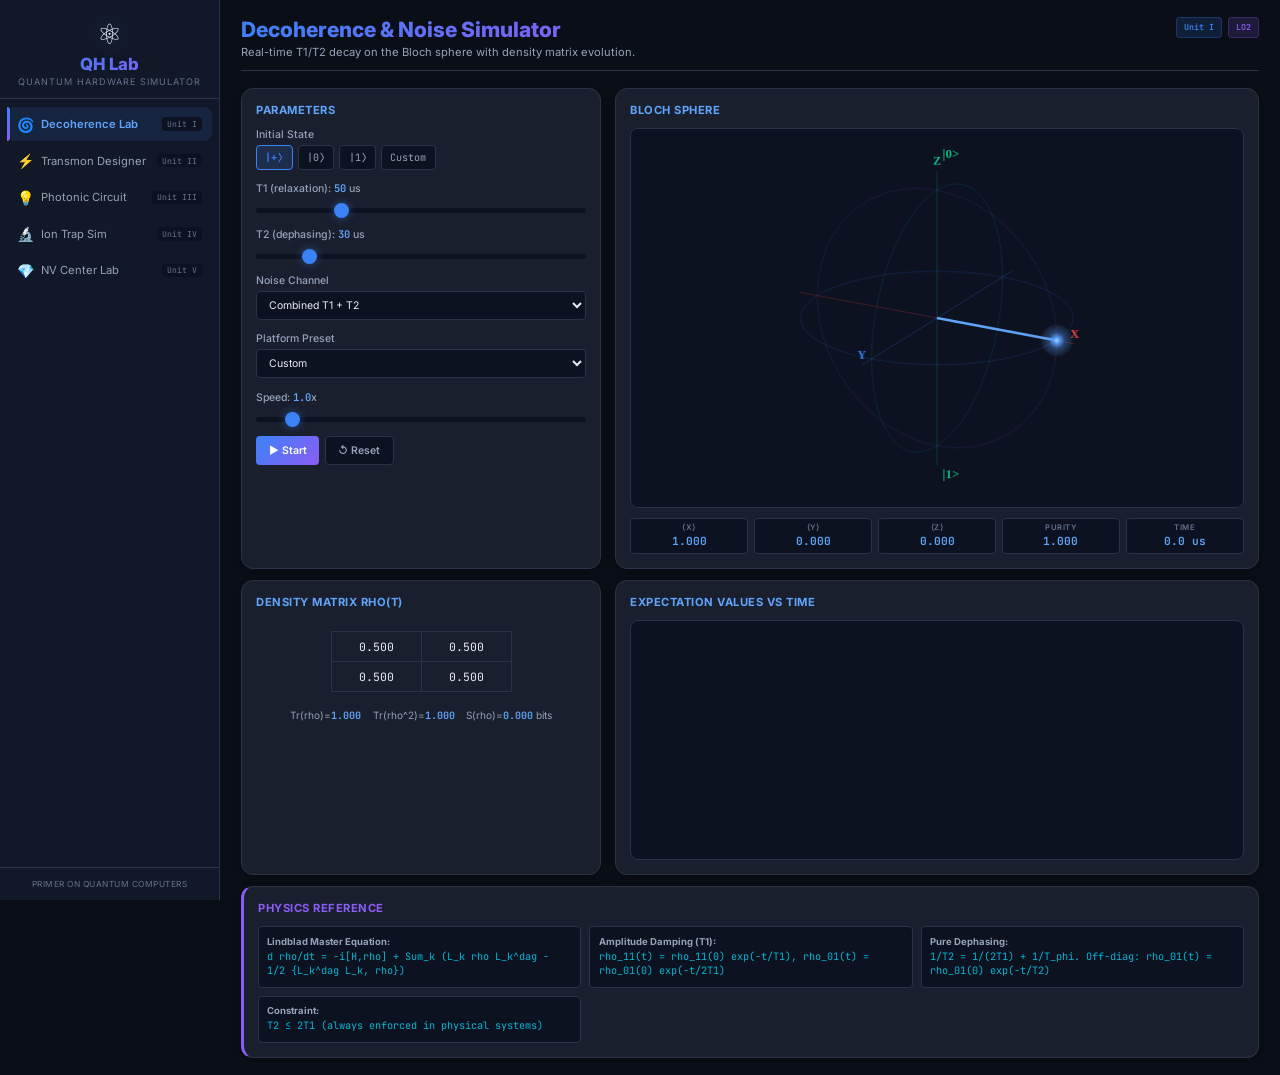
==== quantum_lab.html @ 642da1c6 "Quantum Hardware Interactive Lab - 5 simulation modules" ====
<!DOCTYPE html>
<html lang="en">
<head>
<meta charset="UTF-8">
<meta name="viewport" content="width=device-width, initial-scale=1.0">
<title>Quantum Hardware Interactive Lab</title>
<link rel="preconnect" href="https://fonts.googleapis.com">
<link href="https://fonts.googleapis.com/css2?family=Inter:wght@300;400;500;600;700;800;900&family=JetBrains+Mono:wght@400;500;600&display=swap" rel="stylesheet">
<style>
:root{--bg:#0a0e17;--bg2:#111827;--bg3:#1a1f2e;--bg4:#222840;--bgI:#0d1220;--brd:#2a3348;--t1:#e8ecf4;--t2:#94a3b8;--t3:#64748b;--ta:#60a5fa;--ab:#3b82f6;--ac:#06b6d4;--ap:#8b5cf6;--ag:#10b981;--aw:#f59e0b;--ar:#ef4444;--gp:linear-gradient(135deg,#3b82f6,#8b5cf6);--r:12px;--rs:8px;--f:'Inter',sans-serif;--fm:'JetBrains Mono',monospace}
*,*::before,*::after{box-sizing:border-box;margin:0;padding:0}
html{font-size:14px}
body{font-family:var(--f);background:var(--bg);color:var(--t1);display:flex;min-height:100vh;overflow-x:hidden;-webkit-font-smoothing:antialiased}
::-webkit-scrollbar{width:6px}::-webkit-scrollbar-track{background:var(--bg2)}::-webkit-scrollbar-thumb{background:var(--brd);border-radius:3px}

#sidebar{width:220px;min-width:220px;background:var(--bg2);border-right:1px solid var(--brd);position:fixed;top:0;left:0;height:100vh;z-index:100;display:flex;flex-direction:column}
.shead{padding:1.2rem 1rem .8rem;border-bottom:1px solid var(--brd);text-align:center}
.shead .logo{font-size:2rem;display:block;margin-bottom:.2rem;filter:drop-shadow(0 0 12px rgba(59,130,246,.5));animation:pg 3s ease-in-out infinite}
@keyframes pg{0%,100%{filter:drop-shadow(0 0 8px rgba(59,130,246,.4))}50%{filter:drop-shadow(0 0 20px rgba(139,92,246,.6))}}
.shead h1{font-size:1.2rem;font-weight:800;background:var(--gp);-webkit-background-clip:text;-webkit-text-fill-color:transparent;background-clip:text}
.shead .sub{font-size:.65rem;color:var(--t3);text-transform:uppercase;letter-spacing:1px;display:block;margin-top:.15rem}
.nlist{list-style:none;padding:.6rem .5rem;flex:1}
.ni{display:flex;align-items:center;gap:.5rem;padding:.6rem .7rem;border-radius:var(--rs);cursor:pointer;transition:.2s;margin-bottom:.2rem;position:relative}
.ni::before{content:'';position:absolute;left:0;top:0;height:100%;width:3px;background:var(--gp);border-radius:0 3px 3px 0;opacity:0;transition:.2s}
.ni:hover{background:var(--bg4)}
.ni.active{background:rgba(59,130,246,.12)}.ni.active::before{opacity:1}.ni.active .nl{color:var(--ta);font-weight:600}
.nic{font-size:1rem;flex-shrink:0}
.nl{font-size:.8rem;color:var(--t2);flex:1;white-space:nowrap}
.nu{font-size:.58rem;color:var(--t3);background:var(--bgI);padding:.12rem .35rem;border-radius:4px;font-family:var(--fm)}
.sfoot{padding:.8rem;border-top:1px solid var(--brd);font-size:.6rem;color:var(--t3);text-transform:uppercase;letter-spacing:.5px;text-align:center}

#main{flex:1;margin-left:220px;padding:1.2rem 1.5rem;max-width:1100px}
.lab{display:none}.lab.active{display:block;animation:fi .3s ease-out}
@keyframes fi{from{opacity:0;transform:translateY(8px)}to{opacity:1;transform:translateY(0)}}

.lh{display:flex;justify-content:space-between;align-items:flex-start;margin-bottom:1.2rem;padding-bottom:.8rem;border-bottom:1px solid var(--brd)}
.lh h2{font-size:1.5rem;font-weight:800;background:var(--gp);-webkit-background-clip:text;-webkit-text-fill-color:transparent;background-clip:text}
.lh p{color:var(--t2);font-size:.8rem;margin-top:.2rem;max-width:550px}
.hb{display:flex;gap:.4rem}
.badge{font-size:.6rem;font-weight:600;padding:.25rem .5rem;border-radius:4px;font-family:var(--fm)}
.bu{background:rgba(59,130,246,.15);color:var(--ab);border:1px solid rgba(59,130,246,.25)}
.bl{background:rgba(139,92,246,.15);color:var(--ap);border:1px solid rgba(139,92,246,.25)}

.g2{display:grid;gap:1rem;grid-template-columns:360px 1fr}
@media(max-width:900px){.g2{grid-template-columns:1fr}}

.p{background:var(--bg3);border:1px solid var(--brd);border-radius:var(--r);padding:1rem;box-shadow:0 2px 8px rgba(0,0,0,.3)}
.p h3{font-size:.8rem;font-weight:700;color:var(--ta);text-transform:uppercase;letter-spacing:.5px;margin-bottom:.8rem}
.p h4{font-size:.7rem;font-weight:600;color:var(--t2);margin-bottom:.4rem}

.cg{margin-bottom:.8rem}
.cg label{display:block;font-size:.75rem;color:var(--t2);margin-bottom:.3rem;font-weight:500}
.cg label span{color:var(--ta);font-family:var(--fm);font-weight:600}
.cg small{display:block;color:var(--t3);font-size:.62rem;margin-top:.15rem}

input[type=range]{-webkit-appearance:none;width:100%;height:5px;border-radius:3px;background:var(--bgI);outline:none;cursor:pointer}
input[type=range]::-webkit-slider-thumb{-webkit-appearance:none;width:15px;height:15px;border-radius:50%;background:var(--ab);cursor:pointer;box-shadow:0 0 8px rgba(59,130,246,.5)}
input[type=range]::-moz-range-thumb{width:15px;height:15px;border-radius:50%;background:var(--ab);border:none;cursor:pointer}

select{width:100%;padding:.45rem .6rem;background:var(--bgI);border:1px solid var(--brd);border-radius:4px;color:var(--t1);font-family:var(--f);font-size:.75rem;cursor:pointer;outline:none}
select:focus{border-color:var(--ab)}

.br{display:flex;gap:.4rem;margin-top:.8rem}
.btn{padding:.5rem .9rem;border:none;border-radius:4px;font-family:var(--f);font-weight:600;font-size:.75rem;cursor:pointer;transition:.2s;display:inline-flex;align-items:center;gap:.25rem}
.bp{background:var(--gp);color:#fff}.bp:hover{transform:translateY(-1px);box-shadow:0 4px 15px rgba(59,130,246,.35)}
.bs{background:var(--bgI);color:var(--t2);border:1px solid var(--brd)}.bs:hover{border-color:var(--ab);color:var(--t1)}
.bsm{padding:.35rem .6rem;font-size:.7rem}

.sp{display:flex;gap:.35rem;flex-wrap:wrap}
.sb{padding:.35rem .6rem;border:1px solid var(--brd);border-radius:4px;background:var(--bgI);color:var(--t2);font-family:var(--fm);font-size:.72rem;cursor:pointer;transition:.2s}
.sb:hover{border-color:var(--ab);color:var(--t1)}
.sb.active{background:rgba(59,130,246,.15);border-color:var(--ab);color:var(--ab);font-weight:600}

.rb{background:var(--bgI);border:1px solid var(--brd);border-radius:var(--rs);padding:.7rem;margin-top:.8rem}
.rb h4{margin-bottom:.5rem;padding-bottom:.3rem;border-bottom:1px solid var(--brd)}
.rr{display:flex;justify-content:space-between;align-items:center;padding:.25rem 0;font-size:.72rem}
.rr span:first-child{color:var(--t2)}.rr span:last-child{color:var(--ta);font-family:var(--fm);font-weight:600}

canvas{width:100%;display:block;border-radius:var(--rs);background:var(--bgI);border:1px solid var(--brd)}

.bro{display:flex;gap:.4rem;margin-top:.7rem;flex-wrap:wrap}
.ri{flex:1;min-width:60px;background:var(--bgI);border:1px solid var(--brd);border-radius:4px;padding:.35rem .4rem;text-align:center}
.rl{display:block;font-size:.55rem;color:var(--t3);font-weight:600;text-transform:uppercase;letter-spacing:.5px}
.rv{display:block;font-size:.8rem;font-family:var(--fm);font-weight:600;color:var(--ta);margin-top:.1rem}

.dm{display:flex;justify-content:center;padding:.8rem}
.mt{border-collapse:collapse;font-family:var(--fm);font-size:.82rem}
.mt td{padding:.5rem .8rem;border:1px solid var(--brd);text-align:center;min-width:90px;transition:.2s}
.mi{text-align:center;margin-top:.4rem;font-size:.72rem;color:var(--t2);display:flex;gap:.8rem;justify-content:center;flex-wrap:wrap}
.mi span{color:var(--ta);font-family:var(--fm);font-weight:600}

.tp{margin-top:.8rem;border-left:3px solid var(--ap)}
.tp h3{color:var(--ap)}
.tc{display:grid;grid-template-columns:repeat(auto-fit,minmax(260px,1fr));gap:.6rem}
.eb{background:var(--bgI);border:1px solid var(--brd);border-radius:4px;padding:.6rem}
.eb strong{display:block;font-size:.68rem;color:var(--t2);margin-bottom:.2rem}
.eq{font-family:var(--fm);font-size:.73rem;color:var(--ac);line-height:1.4}
</style>
</head>
<body>
<nav id="sidebar">
<div class="shead"><span class="logo">&#9883;</span><h1>QH Lab</h1><span class="sub">Quantum Hardware Simulator</span></div>
<ul class="nlist">
<li class="ni active" data-lab="coherence"><span class="nic">&#127744;</span><span class="nl">Decoherence Lab</span><span class="nu">Unit I</span></li>
<li class="ni" data-lab="transmon"><span class="nic">&#9889;</span><span class="nl">Transmon Designer</span><span class="nu">Unit II</span></li>
<li class="ni" data-lab="photonic"><span class="nic">&#128161;</span><span class="nl">Photonic Circuit</span><span class="nu">Unit III</span></li>
<li class="ni" data-lab="iontrap"><span class="nic">&#128300;</span><span class="nl">Ion Trap Sim</span><span class="nu">Unit IV</span></li>
<li class="ni" data-lab="nvcenter"><span class="nic">&#128142;</span><span class="nl">NV Center Lab</span><span class="nu">Unit V</span></li>
</ul>
<div class="sfoot">Primer on Quantum Computers</div>
</nav>

<main id="main">

<!-- LAB 1 -->
<section id="lab-coherence" class="lab active">
<div class="lh"><div><h2>Decoherence &amp; Noise Simulator</h2><p>Real-time T1/T2 decay on the Bloch sphere with density matrix evolution.</p></div><div class="hb"><span class="badge bu">Unit I</span><span class="badge bl">LO2</span></div></div>
<div class="g2">
<div class="p">
<h3>Parameters</h3>
<div class="cg"><label>Initial State</label><div class="sp"><button class="sb active" data-st="plus" onclick="setSt(this)">|+&rang;</button><button class="sb" data-st="zero" onclick="setSt(this)">|0&rang;</button><button class="sb" data-st="one" onclick="setSt(this)">|1&rang;</button><button class="sb" data-st="custom" onclick="setSt(this)">Custom</button></div></div>
<div class="cg" id="custA" style="display:none"><label>theta: <span id="thV">90</span>deg</label><input type="range" id="thR" min="0" max="180" value="90" step="1" oninput="document.getElementById('thV').textContent=this.value"><label>phi: <span id="phV">0</span>deg</label><input type="range" id="phR" min="0" max="360" value="0" step="1" oninput="document.getElementById('phV').textContent=this.value"></div>
<div class="cg"><label>T1 (relaxation): <span id="t1V">50</span> us</label><input type="range" id="t1R" min="1" max="200" value="50" oninput="document.getElementById('t1V').textContent=this.value"></div>
<div class="cg"><label>T2 (dephasing): <span id="t2V">30</span> us</label><input type="range" id="t2R" min="1" max="200" value="30" oninput="document.getElementById('t2V').textContent=this.value"></div>
<div class="cg"><label>Noise Channel</label><select id="chSel"><option value="combined">Combined T1 + T2</option><option value="amplitude">Amplitude Damping</option><option value="phase">Phase Damping</option><option value="depolarizing">Depolarizing</option></select></div>
<div class="cg"><label>Platform Preset</label><select id="presSel" onchange="applyPreset(this.value)"><option value="">Custom</option><option value="transmon">Transmon (T1~50us, T2~30us)</option><option value="ion">Trapped Ion (T1~200us, T2~200us)</option><option value="nv">NV Center (T1~120us, T2~40us)</option></select></div>
<div class="cg"><label>Speed: <span id="spV">1.0</span>x</label><input type="range" id="spR" min="0.1" max="10" value="1" step="0.1" oninput="document.getElementById('spV').textContent=parseFloat(this.value).toFixed(1)"></div>
<div class="br"><button class="btn bp" id="cohGo" onclick="toggleCoh()">&#9654; Start</button><button class="btn bs" onclick="resetCoh()">&#8634; Reset</button></div>
</div>
<div class="p">
<h3>Bloch Sphere</h3>
<canvas id="cBloch" style="height:380px"></canvas>
<div class="bro">
<div class="ri"><span class="rl">&lang;X&rang;</span><span class="rv" id="dRx">1.000</span></div>
<div class="ri"><span class="rl">&lang;Y&rang;</span><span class="rv" id="dRy">0.000</span></div>
<div class="ri"><span class="rl">&lang;Z&rang;</span><span class="rv" id="dRz">0.000</span></div>
<div class="ri"><span class="rl">Purity</span><span class="rv" id="dPu">1.000</span></div>
<div class="ri"><span class="rl">Time</span><span class="rv" id="dTm">0.0 us</span></div>
</div>
</div>
</div>
<div class="g2" style="margin-top:.8rem">
<div class="p">
<h3>Density Matrix rho(t)</h3>
<div class="dm"><table class="mt"><tr><td id="r00">0.500</td><td id="r01">0.500</td></tr><tr><td id="r10">0.500</td><td id="r11">0.500</td></tr></table></div>
<div class="mi"><p>Tr(rho)=<span id="dTr">1.000</span></p><p>Tr(rho^2)=<span id="dPu2">1.000</span></p><p>S(rho)=<span id="dEn">0.000</span> bits</p></div>
</div>
<div class="p"><h3>Expectation Values vs Time</h3><canvas id="cDecay" style="height:240px"></canvas></div>
</div>
<div class="p tp">
<h3>Physics Reference</h3>
<div class="tc">
<div class="eb"><strong>Lindblad Master Equation:</strong><div class="eq">d rho/dt = -i[H,rho] + Sum_k (L_k rho L_k^dag - 1/2 {L_k^dag L_k, rho})</div></div>
<div class="eb"><strong>Amplitude Damping (T1):</strong><div class="eq">rho_11(t) = rho_11(0) exp(-t/T1), rho_01(t) = rho_01(0) exp(-t/2T1)</div></div>
<div class="eb"><strong>Pure Dephasing:</strong><div class="eq">1/T2 = 1/(2T1) + 1/T_phi. Off-diag: rho_01(t) = rho_01(0) exp(-t/T2)</div></div>
<div class="eb"><strong>Constraint:</strong><div class="eq">T2 &le; 2T1 (always enforced in physical systems)</div></div>
</div>
</div>
</section>

<!-- LAB 2 -->
<section id="lab-transmon" class="lab">
<div class="lh"><div><h2>Transmon Qubit Designer</h2><p>Diagonalize the Cooper Pair Box Hamiltonian. Tune E_J/E_C to design a transmon.</p></div><div class="hb"><span class="badge bu">Unit II</span><span class="badge bl">LO4</span></div></div>
<div class="g2">
<div class="p">
<h3>Hamiltonian Parameters</h3>
<div class="cg"><label>E_J / E_C: <span id="trRV">50</span></label><input type="range" id="trR" min="1" max="100" value="50" step="0.5" oninput="document.getElementById('trRV').textContent=this.value"></div>
<div class="cg"><label>E_C (GHz): <span id="trEV">0.20</span></label><input type="range" id="trE" min="0.05" max="1" value="0.2" step="0.01" oninput="document.getElementById('trEV').textContent=parseFloat(this.value).toFixed(2)"></div>
<div class="cg"><label>Gate Charge n_g: <span id="trNV">0.00</span></label><input type="range" id="trN" min="0" max="1" value="0" step="0.01" oninput="document.getElementById('trNV').textContent=parseFloat(this.value).toFixed(2)"></div>
<div class="cg"><label>Charge basis: <span id="trBV">15</span></label><input type="range" id="trB" min="5" max="30" value="15" step="1" oninput="document.getElementById('trBV').textContent=this.value"></div>
<div class="cg"><label># Levels: <span id="trLV">5</span></label><input type="range" id="trL" min="2" max="8" value="5" step="1" oninput="document.getElementById('trLV').textContent=this.value"></div>
<div class="br"><button class="btn bp" onclick="compTrans()">Compute Spectrum</button><button class="btn bs" onclick="sweepEjEc()">Sweep E_J/E_C</button></div>
<div class="br"><button class="btn bs bsm" onclick="sweepNg()">Sweep n_g</button></div>
<div class="rb"><h4>Computed Properties</h4>
<div class="rr"><span>w_01 (qubit freq)</span><span id="tw01">--</span></div>
<div class="rr"><span>w_12</span><span id="tw12">--</span></div>
<div class="rr"><span>Anharmonicity alpha</span><span id="tAlpha">--</span></div>
<div class="rr"><span>alpha / w_01</span><span id="tRel">--</span></div>
<div class="rr"><span>Charge dispersion</span><span id="tDisp">--</span></div>
</div>
</div>
<div class="p"><h3>Energy Spectrum</h3><canvas id="cSpec" style="height:420px"></canvas></div>
</div>
<div class="g2" style="margin-top:.8rem">
<div class="p"><h3>Energy vs Gate Charge n_g</h3><canvas id="cNg" style="height:280px"></canvas></div>
<div class="p"><h3>Energy Levels vs E_J/E_C</h3><canvas id="cAnharm" style="height:280px"></canvas></div>
</div>
<div class="p tp"><h3>Physics Reference</h3><div class="tc">
<div class="eb"><strong>CPB Hamiltonian:</strong><div class="eq">H = 4 E_C (n - n_g)^2 - E_J cos(phi)</div></div>
<div class="eb"><strong>Charge basis:</strong><div class="eq">&lang;n|H|n&rang; = 4 E_C (n-n_g)^2, &lang;n|H|n+/-1&rang; = -E_J/2</div></div>
<div class="eb"><strong>Transmon (E_J/E_C >> 1):</strong><div class="eq">E_m ~ -E_J + sqrt(8 E_J E_C)(m+1/2) - E_C/12 (6m^2+6m+3)</div></div>
<div class="eb"><strong>Anharmonicity:</strong><div class="eq">alpha = w_12 - w_01 ~ -E_C</div></div>
</div></div>
</section>

<!-- LAB 3 -->
<section id="lab-photonic" class="lab">
<div class="lh"><div><h2>Photonic Quantum Circuit Lab</h2><p>Beam splitter interference and Hong-Ou-Mandel effect simulation.</p></div><div class="hb"><span class="badge bu">Unit III</span><span class="badge bl">LO1,LO3</span></div></div>
<div class="g2">
<div class="p">
<h3>Hong-Ou-Mandel Experiment</h3>
<div class="cg"><label>Reflectivity R: <span id="pRV">0.50</span></label><input type="range" id="pRR" min="0" max="1" value="0.5" step="0.01" oninput="document.getElementById('pRV').textContent=parseFloat(this.value).toFixed(2)"></div>
<div class="cg"><label>Distinguishability xi: <span id="pDV">0.00</span></label><input type="range" id="pDR" min="0" max="1" value="0" step="0.01" oninput="document.getElementById('pDV').textContent=parseFloat(this.value).toFixed(2)"><small>0=identical, 1=distinguishable</small></div>
<div class="br"><button class="btn bp" onclick="compPhot()">Compute</button><button class="btn bs" onclick="sweepHOM()">HOM Dip Sweep</button></div>
<div class="rb"><h4>Output Probabilities</h4>
<div class="rr"><span>P(2,0)</span><span id="pp20">--</span></div>
<div class="rr"><span>P(0,2)</span><span id="pp02">--</span></div>
<div class="rr"><span>P(1,1) coincidence</span><span id="pp11">--</span></div>
<div class="rr"><span>HOM Visibility</span><span id="pVis">--</span></div>
</div>
<h3 style="margin-top:1.2rem">Mach-Zehnder</h3>
<div class="cg"><label>Phase phi_MZ: <span id="pMV">0</span> deg</label><input type="range" id="pMR" min="0" max="360" value="0" step="1" oninput="document.getElementById('pMV').textContent=this.value"></div>
<button class="btn bp bsm" onclick="compMZI()">Compute MZI</button>
<div class="rb" style="margin-top:.4rem"><div class="rr"><span>P(det 1)</span><span id="pM1">--</span></div><div class="rr"><span>P(det 2)</span><span id="pM2">--</span></div></div>
</div>
<div class="p"><h3>HOM Dip</h3><canvas id="cHOM" style="height:300px"></canvas><h3 style="margin-top:.8rem">Beam Splitter</h3><canvas id="cBS" style="height:200px"></canvas></div>
</div>
<div class="p tp"><h3>Physics Reference</h3><div class="tc">
<div class="eb"><strong>BS Transform:</strong><div class="eq">(a'1,a'2)^T = U(a1,a2)^T, U=[[sqrt(R),i*sqrt(T)],[i*sqrt(T),sqrt(R)]]</div></div>
<div class="eb"><strong>HOM Effect (50:50):</strong><div class="eq">|1,1&rang; -> (i/sqrt(2))(|2,0&rang; + |0,2&rang;) -- zero coincidences</div></div>
<div class="eb"><strong>Coincidence:</strong><div class="eq">P_11(tau) = 1/2 [1 - exp(-(tau/tau_c)^2)]</div></div>
</div></div>
</section>

<!-- LAB 4 -->
<section id="lab-iontrap" class="lab">
<div class="lh"><div><h2>Ion Trap Physics Simulator</h2><p>Paul trap stability diagram, secular frequency, and Rabi oscillations.</p></div><div class="hb"><span class="badge bu">Unit IV</span><span class="badge bl">LO1,LO4</span></div></div>
<div class="g2">
<div class="p">
<h3>Paul Trap Parameters</h3>
<div class="cg"><label>Mathieu a: <span id="iaV">0.000</span></label><input type="range" id="iaR" min="-0.5" max="0.5" value="0" step="0.005" oninput="document.getElementById('iaV').textContent=parseFloat(this.value).toFixed(3)"></div>
<div class="cg"><label>Mathieu q: <span id="iqV">0.400</span></label><input type="range" id="iqR" min="0" max="0.908" value="0.4" step="0.005" oninput="document.getElementById('iqV').textContent=parseFloat(this.value).toFixed(3)"></div>
<div class="cg"><label>RF freq Omega (MHz): <span id="ioV">20</span></label><input type="range" id="ioR" min="5" max="100" value="20" step="1" oninput="document.getElementById('ioV').textContent=this.value"></div>
<div class="br"><button class="btn bp" onclick="compIon()">Compute</button></div>
<div class="rb"><h4>Trap Properties</h4>
<div class="rr"><span>Stability</span><span id="iSt">--</span></div>
<div class="rr"><span>Secular freq</span><span id="iSec">--</span></div>
<div class="rr"><span>Trap depth (eV)</span><span id="iDep">--</span></div>
</div>
<h3 style="margin-top:1rem">Rabi Oscillations</h3>
<div class="cg"><label>Rabi freq (kHz): <span id="irV">100</span></label><input type="range" id="irR" min="1" max="500" value="100" step="1" oninput="document.getElementById('irV').textContent=this.value"></div>
<div class="cg"><label>Detuning (kHz): <span id="idV">0</span></label><input type="range" id="idR" min="-200" max="200" value="0" step="1" oninput="document.getElementById('idV').textContent=this.value"></div>
<div class="cg"><label>Damping (kHz): <span id="igV">0</span></label><input type="range" id="igR" min="0" max="50" value="0" step="0.5" oninput="document.getElementById('igV').textContent=this.value"></div>
<button class="btn bp bsm" onclick="compRabi()">Compute Rabi</button>
</div>
<div class="p"><h3>Stability Diagram</h3><canvas id="cStab" style="height:340px"></canvas><h3 style="margin-top:.8rem">Rabi Oscillations</h3><canvas id="cRabi" style="height:240px"></canvas></div>
</div>
<div class="p tp"><h3>Physics Reference</h3><div class="tc">
<div class="eb"><strong>Mathieu Equation:</strong><div class="eq">d^2 u/d zeta^2 + (a - 2q cos(2 zeta)) u = 0</div></div>
<div class="eb"><strong>Secular Frequency:</strong><div class="eq">w_sec = (Omega/2) sqrt(a + q^2/2)</div></div>
<div class="eb"><strong>Rabi:</strong><div class="eq">P_up(t) = (Omega_R^2/Omega'^2) sin^2(Omega' t/2), Omega'=sqrt(Omega_R^2 + delta^2)</div></div>
</div></div>
</section>

<!-- LAB 5 -->
<section id="lab-nvcenter" class="lab">
<div class="lh"><div><h2>NV Center Spin Lab</h2><p>Simulate Zeeman splitting, ODMR spectra in diamond NV centers.</p></div><div class="hb"><span class="badge bu">Unit V</span><span class="badge bl">LO1,LO4</span></div></div>
<div class="g2">
<div class="p">
<h3>NV Center Parameters</h3>
<div class="cg"><label>B field (mT): <span id="nbV">0</span></label><input type="range" id="nbR" min="0" max="200" value="0" step="0.5" oninput="document.getElementById('nbV').textContent=this.value"></div>
<div class="cg"><label>Field angle (deg): <span id="ntV">0</span></label><input type="range" id="ntR" min="0" max="90" value="0" step="1" oninput="document.getElementById('ntV').textContent=this.value"><small>0=along NV axis</small></div>
<div class="cg"><label>D (GHz): <span id="ndV">2.870</span></label><input type="range" id="ndR" min="2.8" max="2.9" value="2.87" step="0.001" oninput="document.getElementById('ndV').textContent=parseFloat(this.value).toFixed(3)"></div>
<div class="cg"><label>Strain E (MHz): <span id="neV">0</span></label><input type="range" id="neR" min="0" max="50" value="0" step="0.5" oninput="document.getElementById('neV').textContent=this.value"></div>
<div class="br"><button class="btn bp" onclick="compNV()">Compute</button><button class="btn bs" onclick="sweepNVB()">Sweep B Field</button></div>
<div class="rb"><h4>Energy Levels (GHz)</h4>
<div class="rr"><span>E(ms=0)</span><span id="ne0">--</span></div>
<div class="rr"><span>E(ms=+1)</span><span id="nep">--</span></div>
<div class="rr"><span>E(ms=-1)</span><span id="nem">--</span></div>
<div class="rr"><span>f+ transition</span><span id="nfp">--</span></div>
<div class="rr"><span>f- transition</span><span id="nfm">--</span></div>
<div class="rr"><span>Splitting</span><span id="nSp">--</span></div>
</div>
</div>
<div class="p"><h3>Energy vs B Field</h3><canvas id="cNVE" style="height:300px"></canvas><h3 style="margin-top:.8rem">ODMR Spectrum</h3><canvas id="cODMR" style="height:220px"></canvas></div>
</div>
<div class="p tp"><h3>Physics Reference</h3><div class="tc">
<div class="eb"><strong>Spin Hamiltonian (S=1):</strong><div class="eq">H = D*Sz^2 + E(Sx^2 - Sy^2) + ge*muB*B.S</div></div>
<div class="eb"><strong>Zero-field splitting:</strong><div class="eq">D ~ 2.87 GHz, lifts |ms=0&rang; vs |ms=+/-1&rang; degeneracy</div></div>
<div class="eb"><strong>Zeeman (B || NV):</strong><div class="eq">f+/- = D +/- 28.025 GHz/T * B</div></div>
</div></div>
</section>

</main>

<script>
// === NAV ===
document.getElementById('sidebar').addEventListener('click',function(e){
    var it=e.target.closest('.ni');if(!it)return;
    document.querySelectorAll('.ni').forEach(function(n){n.classList.remove('active')});
    document.querySelectorAll('.lab').forEach(function(s){s.classList.remove('active')});
    it.classList.add('active');
    document.getElementById('lab-'+it.dataset.lab).classList.add('active');
});

// === PLOT UTIL ===
function gcs(c){var r=c.getBoundingClientRect();return{w:r.width||c.offsetWidth||500,h:r.height||c.offsetHeight||300}}
var COLS=['#3b82f6','#10b981','#f59e0b','#ef4444','#8b5cf6','#ec4899','#06b6d4','#84cc16'];

function drawPlot(c,cfg){
    var s=gcs(c),w=s.w,h=s.h,dp=window.devicePixelRatio||1;
    c.width=w*dp;c.height=h*dp;
    var x=c.getContext('2d');x.scale(dp,dp);
    var P={t:28,r:18,b:36,l:50},pW=w-P.l-P.r,pH=h-P.t-P.b;
    x.fillStyle='#0d1220';x.fillRect(0,0,w,h);
    var xR=cfg.xMax-cfg.xMin||1,yR=cfg.yMax-cfg.yMin||1;
    function tx(v){return P.l+(v-cfg.xMin)/xR*pW}
    function ty(v){return P.t+pH-(v-cfg.yMin)/yR*pH}
    // grid
    x.strokeStyle='#1e2a3a';x.lineWidth=.5;
    for(var i=0;i<=5;i++){var gx=P.l+i/5*pW;x.beginPath();x.moveTo(gx,P.t);x.lineTo(gx,P.t+pH);x.stroke();var gy=P.t+i/5*pH;x.beginPath();x.moveTo(P.l,gy);x.lineTo(P.l+pW,gy);x.stroke()}
    // axes
    x.strokeStyle='#2a3a50';x.lineWidth=1;x.beginPath();x.moveTo(P.l,P.t);x.lineTo(P.l,P.t+pH);x.lineTo(P.l+pW,P.t+pH);x.stroke();
    // labels
    x.fillStyle='#64748b';x.font='10px Inter';x.textAlign='center';
    for(var i=0;i<=5;i++){var v=cfg.xMin+i/5*xR;x.fillText(v.toPrecision(3),P.l+i/5*pW,P.t+pH+15)}
    x.textAlign='right';for(var i=0;i<=5;i++){var v=cfg.yMin+(1-i/5)*yR;x.fillText(v.toPrecision(3),P.l-6,P.t+i/5*pH+4)}
    if(cfg.xL){x.fillStyle='#94a3b8';x.font='11px Inter';x.textAlign='center';x.fillText(cfg.xL,P.l+pW/2,h-4)}
    if(cfg.yL){x.save();x.translate(10,P.t+pH/2);x.rotate(-Math.PI/2);x.fillStyle='#94a3b8';x.font='11px Inter';x.textAlign='center';x.fillText(cfg.yL,0,0);x.restore()}
    if(cfg.title){x.fillStyle='#e8ecf4';x.font='bold 12px Inter';x.textAlign='center';x.fillText(cfg.title,P.l+pW/2,14)}
    // data
    cfg.ds.forEach(function(d,di){
        x.strokeStyle=d.c||COLS[di%8];x.lineWidth=d.dash?1.5:2;
        if(d.dash)x.setLineDash([5,3]);else x.setLineDash([]);
        x.beginPath();var st=false;
        for(var i=0;i<d.x.length;i++){var px=tx(d.x[i]),py=ty(d.y[i]);
            if(py<P.t-5||py>P.t+pH+5){st=false;continue}
            if(!st){x.moveTo(px,py);st=true}else x.lineTo(px,py)}
        x.stroke();x.setLineDash([]);
    });
    // legend
    var lx=P.l+8,ly=P.t+8;x.font='10px Inter';
    cfg.ds.forEach(function(d,di){if(!d.l)return;x.fillStyle=d.c||COLS[di%8];x.fillRect(lx,ly-3,12,3);x.fillStyle='#94a3b8';x.textAlign='left';x.fillText(d.l,lx+16,ly+1);ly+=13});
}

// === EIGENVALUE SOLVER (Jacobi) ===
function eig(M,n){
    var A=[],V=[];
    for(var i=0;i<n;i++){A[i]=[];V[i]=[];for(var j=0;j<n;j++){A[i][j]=M[i][j];V[i][j]=i===j?1:0}}
    for(var it=0;it<200;it++){
        var mx=0,p=0,q=1;
        for(var i=0;i<n;i++)for(var j=i+1;j<n;j++)if(Math.abs(A[i][j])>mx){mx=Math.abs(A[i][j]);p=i;q=j}
        if(mx<1e-12)break;
        var th=.5*Math.atan2(2*A[p][q],A[q][q]-A[p][p]),co=Math.cos(th),si=Math.sin(th);
        var pp=A[p][p],qq=A[q][q],pq=A[p][q];
        A[p][p]=co*co*pp-2*si*co*pq+si*si*qq;A[q][q]=si*si*pp+2*si*co*pq+co*co*qq;A[p][q]=0;A[q][p]=0;
        for(var i=0;i<n;i++){if(i!==p&&i!==q){var ip=A[i][p],iq=A[i][q];A[i][p]=co*ip-si*iq;A[p][i]=A[i][p];A[i][q]=si*ip+co*iq;A[q][i]=A[i][q]}}
        for(var i=0;i<n;i++){var vp=V[i][p],vq=V[i][q];V[i][p]=co*vp-si*vq;V[i][q]=si*vp+co*vq}
    }
    var ev=[];for(var i=0;i<n;i++)ev.push(A[i][i]);
    var idx=ev.map(function(_,i){return i});idx.sort(function(a,b){return ev[a]-ev[b]});
    return idx.map(function(i){return ev[i]});
}

// ==========================================
// LAB 1: DECOHERENCE
// ==========================================
var C={run:false,t:0,rx0:1,ry0:0,rz0:0,rx:1,ry:0,rz:0,hist:{t:[],rx:[],ry:[],rz:[],pu:[]},aid:null,lt:null};

function setSt(btn){
    document.querySelectorAll('.sb').forEach(function(b){b.classList.remove('active')});
    btn.classList.add('active');
    var s=btn.dataset.st;
    document.getElementById('custA').style.display=s==='custom'?'block':'none';
    initCS(s);drawBloch();updCohDisp();
}
function applyPreset(v){
    if(v==='transmon'){document.getElementById('t1R').value=50;document.getElementById('t2R').value=30}
    else if(v==='ion'){document.getElementById('t1R').value=200;document.getElementById('t2R').value=200}
    else if(v==='nv'){document.getElementById('t1R').value=120;document.getElementById('t2R').value=40}
    document.getElementById('t1V').textContent=document.getElementById('t1R').value;
    document.getElementById('t2V').textContent=document.getElementById('t2R').value;
}
function initCS(s){
    var th=Math.PI/2,ph=0;
    if(s==='zero'){th=0}else if(s==='one'){th=Math.PI}else if(s==='custom'){th=parseFloat(document.getElementById('thR').value)*Math.PI/180;ph=parseFloat(document.getElementById('phR').value)*Math.PI/180}
    C.rx0=Math.sin(th)*Math.cos(ph);C.ry0=Math.sin(th)*Math.sin(ph);C.rz0=Math.cos(th);
    C.rx=C.rx0;C.ry=C.ry0;C.rz=C.rz0;C.t=0;C.hist={t:[],rx:[],ry:[],rz:[],pu:[]};
}
function evolve(){
    var T1=parseFloat(document.getElementById('t1R').value),T2=parseFloat(document.getElementById('t2R').value),ch=document.getElementById('chSel').value,t=C.t;
    if(ch==='combined'){C.rx=C.rx0*Math.exp(-t/T2);C.ry=C.ry0*Math.exp(-t/T2);C.rz=1-(1-C.rz0)*Math.exp(-t/T1)}
    else if(ch==='amplitude'){C.rx=C.rx0*Math.exp(-t/(2*T1));C.ry=C.ry0*Math.exp(-t/(2*T1));C.rz=1-(1-C.rz0)*Math.exp(-t/T1)}
    else if(ch==='phase'){C.rx=C.rx0*Math.exp(-t/T2);C.ry=C.ry0*Math.exp(-t/T2);C.rz=C.rz0}
    else{var d=Math.exp(-t/T1);C.rx=C.rx0*d;C.ry=C.ry0*d;C.rz=C.rz0*d}
}
function drawBloch(){
    var cv=document.getElementById('cBloch'),s=gcs(cv),w=s.w,h=s.h,dp=window.devicePixelRatio||1;
    cv.width=w*dp;cv.height=h*dp;var x=cv.getContext('2d');x.scale(dp,dp);
    var cx=w/2,cy=h/2,R=Math.min(w,h)*.36;
    x.fillStyle='#0d1220';x.fillRect(0,0,w,h);
    var tX=.35,tY=-.5;
    function pr(a,b,c){var x1=a*Math.cos(tY)+c*Math.sin(tY),z1=-a*Math.sin(tY)+c*Math.cos(tY),y1=b*Math.cos(tX)-z1*Math.sin(tX);return{x:cx+x1*R,y:cy-y1*R}}
    // circles
    function drawCircle(fx,fy,fz,col){x.strokeStyle=col;x.lineWidth=1;x.beginPath();for(var i=0;i<=64;i++){var a=i/64*Math.PI*2,p=pr(fx(a),fy(a),fz(a));if(i===0)x.moveTo(p.x,p.y);else x.lineTo(p.x,p.y)}x.stroke()}
    drawCircle(Math.cos,function(){return 0},Math.sin,'rgba(59,130,246,.18)');
    drawCircle(Math.cos,Math.sin,function(){return 0},'rgba(139,92,246,.14)');
    drawCircle(function(){return 0},Math.cos,Math.sin,'rgba(6,182,212,.14)');
    // axes
    var axes=[{d:[1,0,0],l:'X',c:'#ef4444'},{d:[0,1,0],l:'Z',c:'#10b981'},{d:[0,0,1],l:'Y',c:'#3b82f6'}];
    axes.forEach(function(ax){
        var pp=pr(ax.d[0]*1.15,ax.d[1]*1.15,ax.d[2]*1.15),pn=pr(-ax.d[0]*1.15,-ax.d[1]*1.15,-ax.d[2]*1.15);
        x.strokeStyle=ax.c+'40';x.lineWidth=1;x.beginPath();x.moveTo(pn.x,pn.y);x.lineTo(pp.x,pp.y);x.stroke();
        x.fillStyle=ax.c;x.font='bold 12px Inter';x.textAlign='center';x.fillText(ax.l,pp.x,pp.y-6);
    });
    var p0=pr(0,1.25,0),p1=pr(0,-1.25,0);
    x.fillStyle='#10b981';x.font='bold 13px JetBrains Mono';x.fillText('|0>',p0.x+14,p0.y);x.fillText('|1>',p1.x+14,p1.y);
    // trail
    if(C.hist.rx.length>1){var ln=C.hist.rx.length;x.strokeStyle='rgba(139,92,246,.4)';x.lineWidth=1.5;x.beginPath();
        for(var i=Math.max(0,ln-400);i<ln;i++){var p=pr(C.hist.rx[i],C.hist.rz[i],C.hist.ry[i]);if(i===Math.max(0,ln-400))x.moveTo(p.x,p.y);else x.lineTo(p.x,p.y)}x.stroke()}
    // vector
    var pS=pr(C.rx,C.rz,C.ry),pO=pr(0,0,0);
    x.strokeStyle='#60a5fa';x.lineWidth=2.5;x.beginPath();x.moveTo(pO.x,pO.y);x.lineTo(pS.x,pS.y);x.stroke();
    var pu=C.rx*C.rx+C.ry*C.ry+C.rz*C.rz,ps=5+3*pu;
    x.beginPath();x.arc(pS.x,pS.y,ps,0,Math.PI*2);
    var g=x.createRadialGradient(pS.x,pS.y,0,pS.x,pS.y,ps);g.addColorStop(0,'#fff');g.addColorStop(.3,'#60a5fa');g.addColorStop(1,'rgba(59,130,246,0)');x.fillStyle=g;x.fill();
    x.beginPath();x.arc(pS.x,pS.y,ps+8,0,Math.PI*2);var g2=x.createRadialGradient(pS.x,pS.y,ps-2,pS.x,pS.y,ps+10);g2.addColorStop(0,'rgba(96,165,250,.4)');g2.addColorStop(1,'rgba(96,165,250,0)');x.fillStyle=g2;x.fill();
}
function updCohDisp(){
    var rx=C.rx,ry=C.ry,rz=C.rz;
    document.getElementById('dRx').textContent=rx.toFixed(3);document.getElementById('dRy').textContent=ry.toFixed(3);document.getElementById('dRz').textContent=rz.toFixed(3);
    var pu=.5*(1+rx*rx+ry*ry+rz*rz);
    document.getElementById('dPu').textContent=pu.toFixed(3);document.getElementById('dTm').textContent=C.t.toFixed(1)+' us';
    var r00=.5*(1+rz),r11=.5*(1-rz),r01=.5*rx;
    document.getElementById('r00').textContent=r00.toFixed(3);document.getElementById('r11').textContent=r11.toFixed(3);
    document.getElementById('r01').textContent=r01.toFixed(3);document.getElementById('r10').textContent=r01.toFixed(3);
    document.getElementById('dTr').textContent=(r00+r11).toFixed(3);document.getElementById('dPu2').textContent=pu.toFixed(3);
    var lam=.5*(1+Math.sqrt(rx*rx+ry*ry+rz*rz)),l2=1-lam,en=0;
    if(lam>1e-10&&lam<1-1e-10)en=-lam*Math.log2(lam)-l2*Math.log2(l2);
    document.getElementById('dEn').textContent=en.toFixed(3);
}
function cohLoop(ts){
    if(!C.run)return;
    if(!C.lt)C.lt=ts;var el=(ts-C.lt)/1000;C.lt=ts;
    var sp=parseFloat(document.getElementById('spR').value);C.t+=el*sp*10;
    evolve();
    if(C.hist.t.length===0||C.t-C.hist.t[C.hist.t.length-1]>.1){C.hist.t.push(C.t);C.hist.rx.push(C.rx);C.hist.ry.push(C.ry);C.hist.rz.push(C.rz);C.hist.pu.push(.5*(1+C.rx*C.rx+C.ry*C.ry+C.rz*C.rz))}
    drawBloch();updCohDisp();
    if(C.hist.t.length>2){var tm=Math.max(C.hist.t[C.hist.t.length-1],10);
        drawPlot(document.getElementById('cDecay'),{xMin:0,xMax:tm,yMin:-1.1,yMax:1.1,xL:'Time (us)',yL:'Value',ds:[{x:C.hist.t,y:C.hist.rx,c:'#ef4444',l:'<X>'},{x:C.hist.t,y:C.hist.ry,c:'#3b82f6',l:'<Y>'},{x:C.hist.t,y:C.hist.rz,c:'#10b981',l:'<Z>'},{x:C.hist.t,y:C.hist.pu,c:'#f59e0b',l:'Purity',dash:1}]})}
    C.aid=requestAnimationFrame(cohLoop);
}
function toggleCoh(){if(C.run){C.run=false;document.getElementById('cohGo').innerHTML='&#9654; Start'}else{C.run=true;C.lt=null;document.getElementById('cohGo').innerHTML='&#9646;&#9646; Pause';cohLoop(performance.now())}}
function resetCoh(){C.run=false;document.getElementById('cohGo').innerHTML='&#9654; Start';if(C.aid)cancelAnimationFrame(C.aid);var a=document.querySelector('.sb.active');initCS(a?a.dataset.st:'plus');drawBloch();updCohDisp()}

// ==========================================
// LAB 2: TRANSMON
// ==========================================
function buildH(ej_ec,ec,ng,nm){
    var ej=ej_ec*ec,dim=2*nm+1,H=[];
    for(var i=0;i<dim;i++){H[i]=[];for(var j=0;j<dim;j++)H[i][j]=0}
    for(var i=0;i<dim;i++){var n=i-nm;H[i][i]=4*ec*(n-ng)*(n-ng);if(i+1<dim){H[i][i+1]=-ej/2;H[i+1][i]=-ej/2}}
    return{H:H,dim:dim};
}
function compTrans(){
    var ratio=parseFloat(document.getElementById('trR').value),ec=parseFloat(document.getElementById('trE').value),ng=parseFloat(document.getElementById('trN').value),nm=parseInt(document.getElementById('trB').value),nl=parseInt(document.getElementById('trL').value);
    var r=buildH(ratio,ec,ng,nm),ev=eig(r.H,r.dim),E0=ev[0],en=[];
    for(var i=0;i<nl;i++)en.push(ev[i]-E0);
    if(nl>=2){document.getElementById('tw01').textContent=(en[1]).toFixed(4)+' GHz'}
    if(nl>=3){var w12=en[2]-en[1],w01=en[1];document.getElementById('tw12').textContent=w12.toFixed(4)+' GHz';var al=w12-w01;document.getElementById('tAlpha').textContent=(al*1000).toFixed(1)+' MHz';document.getElementById('tRel').textContent=(al/w01*100).toFixed(2)+'%'}
    // charge dispersion
    var e05=eig(buildH(ratio,ec,.5,nm).H,2*nm+1),e00=eig(buildH(ratio,ec,0,nm).H,2*nm+1);
    document.getElementById('tDisp').textContent=(Math.abs((e05[1]-e05[0])-(e00[1]-e00[0]))*1000).toFixed(3)+' MHz';
    // draw spectrum
    var cv=document.getElementById('cSpec'),s=gcs(cv),w=s.w,h=s.h,dp=window.devicePixelRatio||1;
    cv.width=w*dp;cv.height=h*dp;var x=cv.getContext('2d');x.scale(dp,dp);
    x.fillStyle='#0d1220';x.fillRect(0,0,w,h);
    var pad={t:35,r:35,b:35,l:55},pH=h-pad.t-pad.b,pW=w-pad.l-pad.r,mE=en[en.length-1]*1.1||1;
    en.forEach(function(E,i){
        var y=pad.t+pH-(E/mE)*pH,x1=pad.l+pW*.15,x2=pad.l+pW*.8;
        x.strokeStyle=COLS[i%8];x.lineWidth=3;x.shadowColor=COLS[i%8];x.shadowBlur=8;x.beginPath();x.moveTo(x1,y);x.lineTo(x2,y);x.stroke();x.shadowBlur=0;
        x.fillStyle=COLS[i%8];x.font='bold 11px JetBrains Mono';x.textAlign='left';x.fillText('|'+i+'> '+E.toFixed(3)+' GHz',x2+8,y+4);
        if(i>0){var yP=pad.t+pH-(en[i-1]/mE)*pH,aX=pad.l+pW*.08;x.strokeStyle='rgba(255,255,255,.2)';x.lineWidth=1;x.setLineDash([4,4]);x.beginPath();x.moveTo(aX,yP);x.lineTo(aX,y);x.stroke();x.setLineDash([]);
        x.fillStyle='#94a3b8';x.font='9px JetBrains Mono';x.textAlign='right';x.fillText('w'+(i-1)+i+'='+(E-en[i-1]).toFixed(3),aX-4,(y+yP)/2+3)}
    });
    x.fillStyle='#e8ecf4';x.font='bold 13px Inter';x.textAlign='center';x.fillText('Transmon Spectrum - EJ/EC='+ratio,w/2,18);
}
function sweepEjEc(){
    var ec=parseFloat(document.getElementById('trE').value),ng=parseFloat(document.getElementById('trN').value),nm=parseInt(document.getElementById('trB').value),nl=parseInt(document.getElementById('trL').value);
    var ld=[];for(var i=0;i<nl;i++)ld.push({x:[],y:[]});
    for(var r=1;r<=100;r+=1){var ev=eig(buildH(r,ec,ng,nm).H,2*nm+1),E0=ev[0];for(var i=0;i<nl;i++){ld[i].x.push(r);ld[i].y.push(ev[i]-E0)}}
    var ds=ld.map(function(d,i){return{x:d.x,y:d.y,c:COLS[i%8],l:'E'+i}});
    drawPlot(document.getElementById('cAnharm'),{xMin:1,xMax:100,yMin:0,yMax:Math.max.apply(null,ld[nl-1].y)*1.05,xL:'EJ/EC',yL:'Energy (GHz)',title:'Energy vs EJ/EC',ds:ds});
}
function sweepNg(){
    var ratio=parseFloat(document.getElementById('trR').value),ec=parseFloat(document.getElementById('trE').value),nm=parseInt(document.getElementById('trB').value),nl=parseInt(document.getElementById('trL').value);
    var ld=[];for(var i=0;i<nl;i++)ld.push({x:[],y:[]});
    for(var ng=0;ng<=1;ng+=.02){var ev=eig(buildH(ratio,ec,ng,nm).H,2*nm+1),E0=ev[0];for(var i=0;i<nl;i++){ld[i].x.push(ng);ld[i].y.push(ev[i]-E0)}}
    var ds=ld.map(function(d,i){return{x:d.x,y:d.y,c:COLS[i%8],l:'E'+i}});
    drawPlot(document.getElementById('cNg'),{xMin:0,xMax:1,yMin:0,yMax:Math.max.apply(null,ld[nl-1].y)*1.05,xL:'Gate charge ng',yL:'Energy (GHz)',title:'Charge Dispersion - EJ/EC='+ratio,ds:ds});
}

// ==========================================
// LAB 3: PHOTONIC
// ==========================================
function compPhot(){
    var R=parseFloat(document.getElementById('pRR').value),T=1-R,xi=parseFloat(document.getElementById('pDR').value);
    var p11=R*R+T*T-2*R*T*(1-xi),p20=R*T*(1+(1-xi)),p02=R*T*(1+(1-xi)),tot=p11+p20+p02;
    document.getElementById('pp20').textContent=(p20/tot).toFixed(4);document.getElementById('pp02').textContent=(p02/tot).toFixed(4);
    document.getElementById('pp11').textContent=(p11/tot).toFixed(4);
    document.getElementById('pVis').textContent=((1-xi)*2*R*T/(R*R+T*T)).toFixed(4);
    // BS diagram
    var cv=document.getElementById('cBS'),s=gcs(cv),w=s.w,h=s.h,dp=window.devicePixelRatio||1;cv.width=w*dp;cv.height=h*dp;var x=cv.getContext('2d');x.scale(dp,dp);
    x.fillStyle='#0d1220';x.fillRect(0,0,w,h);var cx=w/2,cy=h/2;
    x.save();x.translate(cx,cy);x.rotate(Math.PI/4);x.fillStyle='rgba(59,130,246,.15)';x.strokeStyle='#3b82f6';x.lineWidth=2;x.fillRect(-22,-22,44,44);x.strokeRect(-22,-22,44,44);x.restore();
    x.fillStyle='#60a5fa';x.font='bold 10px JetBrains Mono';x.textAlign='center';x.fillText('BS',cx,cy+4);x.fillText('R='+R.toFixed(2),cx,cy+48);
    x.strokeStyle='#f59e0b';x.lineWidth=2;x.beginPath();x.moveTo(25,cy-40);x.lineTo(cx-25,cy);x.stroke();x.beginPath();x.moveTo(25,cy+40);x.lineTo(cx-25,cy);x.stroke();
    x.strokeStyle='#10b981';x.beginPath();x.moveTo(cx+25,cy);x.lineTo(w-25,cy-40);x.stroke();x.beginPath();x.moveTo(cx+25,cy);x.lineTo(w-25,cy+40);x.stroke();
    x.fillStyle='#f59e0b';x.font='10px JetBrains Mono';x.textAlign='left';x.fillText('|1>',5,cy-43);x.fillText('|1>',5,cy+47);
    x.fillStyle='#10b981';x.textAlign='right';x.fillText('P='+(p20/tot).toFixed(3),w-5,cy-43);x.fillText('P='+(p02/tot).toFixed(3),w-5,cy+47);
    x.fillStyle=p11/tot<.01?'#10b981':'#ef4444';x.font='bold 11px Inter';x.textAlign='center';x.fillText('Coincidence P(1,1) = '+(p11/tot).toFixed(4),cx,h-8);
}
function sweepHOM(){
    var R=parseFloat(document.getElementById('pRR').value),T=1-R,xi=parseFloat(document.getElementById('pDR').value),tc=100;
    var tau=[],coin=[],cl=[];
    for(var t=-500;t<=500;t+=5){tau.push(t);var ov=(1-xi)*Math.exp(-(t/tc)*(t/tc)),p11=R*R+T*T-2*R*T*ov,p20=R*T*(1+ov),tot=p11+p20+p20;coin.push(p11/tot);cl.push((R*R+T*T)/(R*R+T*T+2*R*T))}
    drawPlot(document.getElementById('cHOM'),{xMin:-500,xMax:500,yMin:0,yMax:.7,xL:'Delay tau (fs)',yL:'P(1,1)',title:'Hong-Ou-Mandel Dip',ds:[{x:tau,y:coin,c:'#3b82f6',l:'Quantum'},{x:tau,y:cl,c:'#ef4444',l:'Classical',dash:1}]});
}
function compMZI(){
    var ph=parseFloat(document.getElementById('pMR').value)*Math.PI/180;
    document.getElementById('pM1').textContent=Math.cos(ph/2).toFixed(4).replace(/^/, function(){return Math.cos(ph/2)>=0?'':''});
    document.getElementById('pM1').textContent=(Math.cos(ph/2)*Math.cos(ph/2)).toFixed(4);
    document.getElementById('pM2').textContent=(Math.sin(ph/2)*Math.sin(ph/2)).toFixed(4);
}

// ==========================================
// LAB 4: ION TRAP
// ==========================================
function compIon(){
    var a=parseFloat(document.getElementById('iaR').value),q=parseFloat(document.getElementById('iqR').value),om=parseFloat(document.getElementById('ioR').value);
    var b2=a+q*q/2,stable=b2>0&&q<.908;
    var el=document.getElementById('iSt');el.textContent=stable?'STABLE':'UNSTABLE';el.style.color=stable?'#10b981':'#ef4444';
    if(stable){var b=Math.sqrt(b2),sf=b*om/2;document.getElementById('iSec').textContent=sf.toFixed(3)+' MHz';
        var m=40*1.66e-27,e=1.6e-19,ws=sf*1e6*2*Math.PI,r0=.5e-3;document.getElementById('iDep').textContent=(.5*m*ws*ws*r0*r0/e).toFixed(4)+' eV'}
    else{document.getElementById('iSec').textContent='N/A';document.getElementById('iDep').textContent='N/A'}
    // stability diagram
    var cv=document.getElementById('cStab'),s=gcs(cv),w=s.w,h=s.h,dp=window.devicePixelRatio||1;cv.width=w*dp;cv.height=h*dp;var x=cv.getContext('2d');x.scale(dp,dp);
    x.fillStyle='#0d1220';x.fillRect(0,0,w,h);
    var P={t:30,r:18,b:36,l:45},pW=w-P.l-P.r,pH=h-P.t-P.b,qM=1,aMin=-.5,aMax=.5;
    function tx(qv){return P.l+qv/qM*pW}function ty(av){return P.t+pH-(av-aMin)/(aMax-aMin)*pH}
    // pixel stability
    var id=x.createImageData(Math.ceil(pW*dp),Math.ceil(pH*dp));
    for(var px=0;px<pW*dp;px++)for(var py=0;py<pH*dp;py++){
        var qv=px/(pW*dp)*qM,av=aMax-py/(pH*dp)*(aMax-aMin),b2v=av+qv*qv/2,st=b2v>0&&qv<.908;
        var idx=(py*Math.ceil(pW*dp)+px)*4;
        if(st){var bv=Math.sqrt(b2v);id.data[idx]=20+bv*40;id.data[idx+1]=40+bv*100;id.data[idx+2]=80+bv*150;id.data[idx+3]=100}
        else{id.data[idx]=13;id.data[idx+1]=18;id.data[idx+2]=32;id.data[idx+3]=255}}
    x.putImageData(id,P.l*dp,P.t*dp);
    // axes
    x.strokeStyle='#2a3a50';x.lineWidth=1;x.beginPath();x.moveTo(P.l,P.t);x.lineTo(P.l,P.t+pH);x.lineTo(P.l+pW,P.t+pH);x.stroke();
    x.fillStyle='#64748b';x.font='10px Inter';x.textAlign='center';
    for(var i=0;i<=5;i++)x.fillText((i*.2).toFixed(1),P.l+i/5*pW,P.t+pH+14);
    x.textAlign='right';for(var i=0;i<=5;i++){var v=aMin+(1-i/5)*(aMax-aMin);x.fillText(v.toFixed(1),P.l-5,P.t+i/5*pH+4)}
    x.fillStyle='#94a3b8';x.font='11px Inter';x.textAlign='center';x.fillText('q',P.l+pW/2,h-4);
    x.fillStyle='#e8ecf4';x.font='bold 12px Inter';x.fillText('Stability Diagram',P.l+pW/2,16);
    // current point
    var cpx=tx(q),cpy=ty(a);x.beginPath();x.arc(cpx,cpy,7,0,Math.PI*2);
    var cg=x.createRadialGradient(cpx,cpy,0,cpx,cpy,7);cg.addColorStop(0,'#fff');cg.addColorStop(.4,'#f59e0b');cg.addColorStop(1,'rgba(245,158,11,0)');x.fillStyle=cg;x.fill();
    x.strokeStyle='#f59e0b';x.lineWidth=2;x.beginPath();x.arc(cpx,cpy,5,0,Math.PI*2);x.stroke();
    x.fillStyle='rgba(59,130,246,.5)';x.font='bold 14px Inter';x.fillText('STABLE',tx(.3),ty(.05));
}
function compRabi(){
    var Or=parseFloat(document.getElementById('irR').value),de=parseFloat(document.getElementById('idR').value),ga=parseFloat(document.getElementById('igR').value);
    var Oe=Math.sqrt(Or*Or+de*de),tMax=5/Or*1000,ts=[],pu=[],pd=[];
    for(var t=0;t<=tMax;t+=tMax/400){ts.push(t);var tMs=t/1000,dm=Math.exp(-ga*tMs),pe=Or*Or/(Oe*Oe)*Math.pow(Math.sin(Math.PI*Oe*tMs),2)*dm;pu.push(pe);pd.push(1-pe)}
    drawPlot(document.getElementById('cRabi'),{xMin:0,xMax:tMax,yMin:0,yMax:1.05,xL:'Time (us)',yL:'Probability',title:'Rabi - Or='+Or+'kHz, delta='+de+'kHz',ds:[{x:ts,y:pu,c:'#3b82f6',l:'P(up)'},{x:ts,y:pd,c:'#ef4444',l:'P(down)',dash:1}]});
}

// ==========================================
// LAB 5: NV CENTER
// ==========================================
function compNV(){
    var B=parseFloat(document.getElementById('nbR').value),thB=parseFloat(document.getElementById('ntR').value)*Math.PI/180,D=parseFloat(document.getElementById('ndR').value),E=parseFloat(document.getElementById('neR').value)/1000;
    var gam=28.025,BT=B/1000,Bz=BT*Math.cos(thB),Bx=BT*Math.sin(thB),sq2=Math.sqrt(2);
    var H=[[D+gam*Bz,gam*Bx/sq2,E],[gam*Bx/sq2,0,gam*Bx/sq2],[E,gam*Bx/sq2,D-gam*Bz]];
    var en=eig(H,3);
    document.getElementById('ne0').textContent=en[0].toFixed(4)+' GHz';
    document.getElementById('nem').textContent=en[1].toFixed(4)+' GHz';
    document.getElementById('nep').textContent=en[2].toFixed(4)+' GHz';
    var fp=en[2]-en[0],fm=en[1]-en[0];
    document.getElementById('nfp').textContent=fp.toFixed(4)+' GHz';document.getElementById('nfm').textContent=fm.toFixed(4)+' GHz';
    document.getElementById('nSp').textContent=Math.abs(fp-fm).toFixed(4)+' GHz';
    // ODMR
    var fc=(fp+fm)/2,fr=Math.max(Math.abs(fp-fm)*2,.3),fMin=fc-fr,fMax=fc+fr,lw=.005,fs=[],pl=[];
    for(var f=fMin;f<=fMax;f+=(fMax-fMin)/400){fs.push(f);var d1=.3/(1+Math.pow((f-fp)/lw,2)),d2=.3/(1+Math.pow((f-fm)/lw,2));pl.push(1-d1-d2)}
    drawPlot(document.getElementById('cODMR'),{xMin:fMin,xMax:fMax,yMin:.4,yMax:1.05,xL:'MW Freq (GHz)',yL:'PL Intensity',title:'ODMR Spectrum',ds:[{x:fs,y:pl,c:'#10b981',l:'PL signal'}]});
}
function sweepNVB(){
    var thB=parseFloat(document.getElementById('ntR').value)*Math.PI/180,D=parseFloat(document.getElementById('ndR').value),Es=parseFloat(document.getElementById('neR').value)/1000;
    var gam=28.025,sq2=Math.sqrt(2),bf=[],e0=[],e1=[],e2=[];
    for(var B=0;B<=200;B+=1){var BT=B/1000,Bz=BT*Math.cos(thB),Bx=BT*Math.sin(thB);
        var H=[[D+gam*Bz,gam*Bx/sq2,Es],[gam*Bx/sq2,0,gam*Bx/sq2],[Es,gam*Bx/sq2,D-gam*Bz]];
        var en=eig(H,3);bf.push(B);e0.push(en[0]);e1.push(en[1]);e2.push(en[2])}
    drawPlot(document.getElementById('cNVE'),{xMin:0,xMax:200,yMin:Math.min.apply(null,e0)-.2,yMax:Math.max.apply(null,e2)+.2,xL:'B (mT)',yL:'Energy (GHz)',title:'NV Zeeman Splitting',ds:[{x:bf,y:e0,c:'#3b82f6',l:'E0 (ms~0)'},{x:bf,y:e1,c:'#10b981',l:'E1 (ms~-1)'},{x:bf,y:e2,c:'#ef4444',l:'E2 (ms~+1)'}]});
    compNV();
}

// === INIT ===
initCS('plus');
requestAnimationFrame(function(){drawBloch();updCohDisp()});
</script>
</body>
</html>
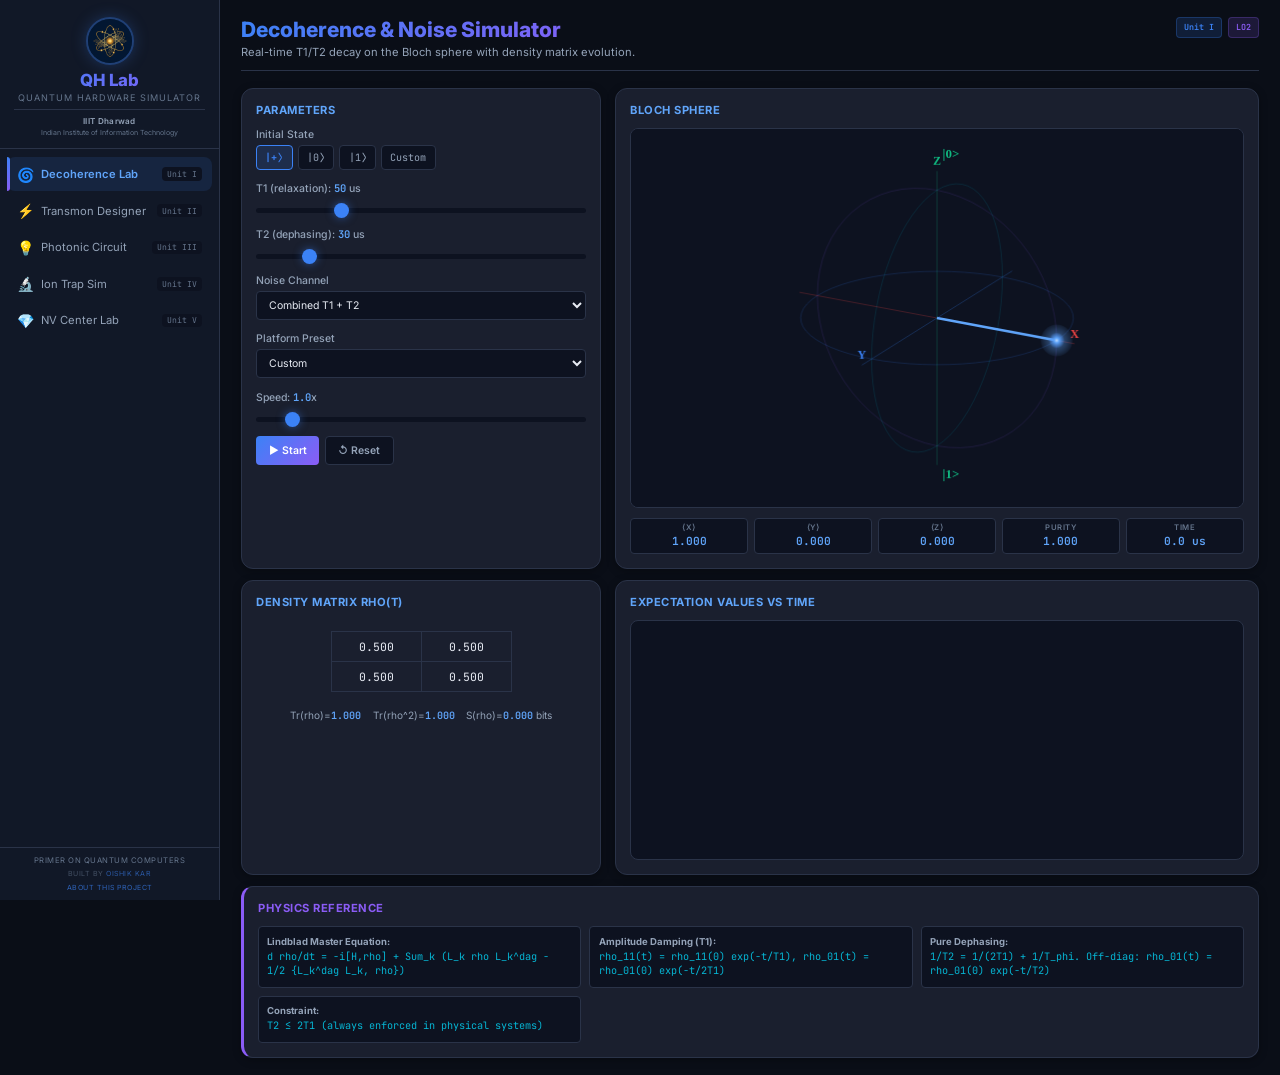
==== commit 7a311b76: "Add IIIT Dharwad branding, logo, README, and About modal" ====
--- a/quantum_lab.html
+++ b/quantum_lab.html
@@ -3,7 +3,14 @@
 <head>
 <meta charset="UTF-8">
 <meta name="viewport" content="width=device-width, initial-scale=1.0">
-<title>Quantum Hardware Interactive Lab</title>
+<title>Quantum Hardware Interactive Lab | IIIT Dharwad</title>
+<meta name="description" content="Interactive quantum hardware simulation suite for the Primer on Quantum Computers course at IIIT Dharwad. Simulate transmon qubits, photonic circuits, ion traps, NV centers, and decoherence dynamics.">
+<meta name="author" content="Oishik Kar, IIIT Dharwad">
+<meta name="keywords" content="quantum computing, quantum hardware, transmon, photonic qubit, ion trap, NV center, Bloch sphere, IIIT Dharwad, simulation">
+<meta property="og:title" content="Quantum Hardware Interactive Lab | IIIT Dharwad">
+<meta property="og:description" content="Browser-based quantum hardware simulator with real-time physics computations. Built for the Primer on Quantum Computers course.">
+<meta property="og:type" content="website">
+<link rel="icon" href="data:image/svg+xml,<svg xmlns='http://www.w3.org/2000/svg' viewBox='0 0 100 100'><text y='.9em' font-size='90'>&#9883;</text></svg>">
 <link rel="preconnect" href="https://fonts.googleapis.com">
 <link href="https://fonts.googleapis.com/css2?family=Inter:wght@300;400;500;600;700;800;900&family=JetBrains+Mono:wght@400;500;600&display=swap" rel="stylesheet">
 <style>
@@ -95,11 +102,39 @@
 .eb{background:var(--bgI);border:1px solid var(--brd);border-radius:4px;padding:.6rem}
 .eb strong{display:block;font-size:.68rem;color:var(--t2);margin-bottom:.2rem}
 .eq{font-family:var(--fm);font-size:.73rem;color:var(--ac);line-height:1.4}
+
+.slogo{width:48px;height:48px;border-radius:50%;border:2px solid rgba(59,130,246,.3);margin:0 auto .4rem;display:block;object-fit:cover;filter:drop-shadow(0 0 8px rgba(59,130,246,.3))}
+.college-info{margin-top:.4rem;padding-top:.4rem;border-top:1px solid var(--brd)}
+.college-name{font-size:.58rem;color:var(--t2);line-height:1.3;font-weight:600;letter-spacing:.3px}
+.college-sub{font-size:.5rem;color:var(--t3);margin-top:.1rem;display:block}
+.sfoot{padding:.6rem .5rem;border-top:1px solid var(--brd);text-align:center}
+.sfoot .course{font-size:.55rem;color:var(--t3);text-transform:uppercase;letter-spacing:.5px;display:block}
+.sfoot .credit{font-size:.5rem;color:var(--t3);margin-top:.3rem;display:block;opacity:.6}
+.sfoot .credit a{color:var(--ab);text-decoration:none}
+.about-link{display:block;margin-top:.3rem;font-size:.5rem;color:var(--ab);cursor:pointer;text-decoration:none;opacity:.7;transition:.2s}
+.about-link:hover{opacity:1}
+
+#about-modal{display:none;position:fixed;inset:0;z-index:999;background:rgba(0,0,0,.7);backdrop-filter:blur(4px);align-items:center;justify-content:center}
+#about-modal.show{display:flex}
+.about-box{background:var(--bg3);border:1px solid var(--brd);border-radius:var(--r);padding:1.5rem;max-width:480px;width:90%;max-height:80vh;overflow-y:auto;position:relative}
+.about-box h2{font-size:1.1rem;margin-bottom:.8rem;background:var(--gp);-webkit-background-clip:text;-webkit-text-fill-color:transparent;background-clip:text}
+.about-box p{font-size:.75rem;color:var(--t2);line-height:1.6;margin-bottom:.6rem}
+.about-box .close-btn{position:absolute;top:.8rem;right:.8rem;background:none;border:none;color:var(--t3);font-size:1.2rem;cursor:pointer}
+.about-box .tech-badge{display:inline-block;font-size:.6rem;padding:.15rem .4rem;background:var(--bgI);border:1px solid var(--brd);border-radius:3px;color:var(--ac);font-family:var(--fm);margin:.1rem}
 </style>
 </head>
 <body>
 <nav id="sidebar">
-<div class="shead"><span class="logo">&#9883;</span><h1>QH Lab</h1><span class="sub">Quantum Hardware Simulator</span></div>
+<div class="shead">
+<img src="logo.png" alt="QH Lab" class="slogo" onerror="this.style.display='none';document.getElementById('fallback-logo').style.display='block'">
+<span id="fallback-logo" class="logo" style="display:none">&#9883;</span>
+<h1>QH Lab</h1>
+<span class="sub">Quantum Hardware Simulator</span>
+<div class="college-info">
+<div class="college-name">IIIT Dharwad</div>
+<span class="college-sub">Indian Institute of Information Technology</span>
+</div>
+</div>
 <ul class="nlist">
 <li class="ni active" data-lab="coherence"><span class="nic">&#127744;</span><span class="nl">Decoherence Lab</span><span class="nu">Unit I</span></li>
 <li class="ni" data-lab="transmon"><span class="nic">&#9889;</span><span class="nl">Transmon Designer</span><span class="nu">Unit II</span></li>
@@ -107,8 +142,29 @@
 <li class="ni" data-lab="iontrap"><span class="nic">&#128300;</span><span class="nl">Ion Trap Sim</span><span class="nu">Unit IV</span></li>
 <li class="ni" data-lab="nvcenter"><span class="nic">&#128142;</span><span class="nl">NV Center Lab</span><span class="nu">Unit V</span></li>
 </ul>
-<div class="sfoot">Primer on Quantum Computers</div>
+<div class="sfoot">
+<span class="course">Primer on Quantum Computers</span>
+<span class="credit">Built by <a href="https://github.com/light-oishikk" target="_blank">Oishik Kar</a></span>
+<a class="about-link" onclick="document.getElementById('about-modal').classList.add('show')">About this project</a>
+</div>
 </nav>
+
+<div id="about-modal">
+<div class="about-box">
+<button class="close-btn" onclick="document.getElementById('about-modal').classList.remove('show')">&times;</button>
+<h2>Quantum Hardware Interactive Lab</h2>
+<p><strong>Course:</strong> A Primer on Quantum Computers &mdash; IIIT Dharwad</p>
+<p>This tool provides interactive, browser-based simulations for five core quantum hardware platforms studied in the course. All computations are performed in real-time using first-principles physics models.</p>
+<p><strong>Computation Engine:</strong></p>
+<p>&#8226; <span class="tech-badge">Jacobi Eigenvalue Solver</span> for Hamiltonian diagonalization (Transmon, NV Center)<br>
+&#8226; <span class="tech-badge">Lindblad Dynamics</span> analytical solutions for decoherence evolution<br>
+&#8226; <span class="tech-badge">Mathieu Stability</span> pixel-level stability region computation for ion traps<br>
+&#8226; <span class="tech-badge">Fock State Algebra</span> beam splitter transformations for photonic circuits</p>
+<p><strong>No pre-computed data</strong> &mdash; every plot is generated from the underlying equations when you click Compute. All matrix diagonalizations happen live in the browser.</p>
+<p style="margin-top:.8rem;font-size:.65rem;color:var(--t3)">Zero external dependencies &bull; Pure HTML5/CSS3/JavaScript &bull; Canvas API rendering &bull; ~50KB total</p>
+<p style="font-size:.65rem;color:var(--t3)">Developed by Oishik Kar &bull; IIIT Dharwad &bull; 2026</p>
+</div>
+</div>
 
 <main id="main">
 
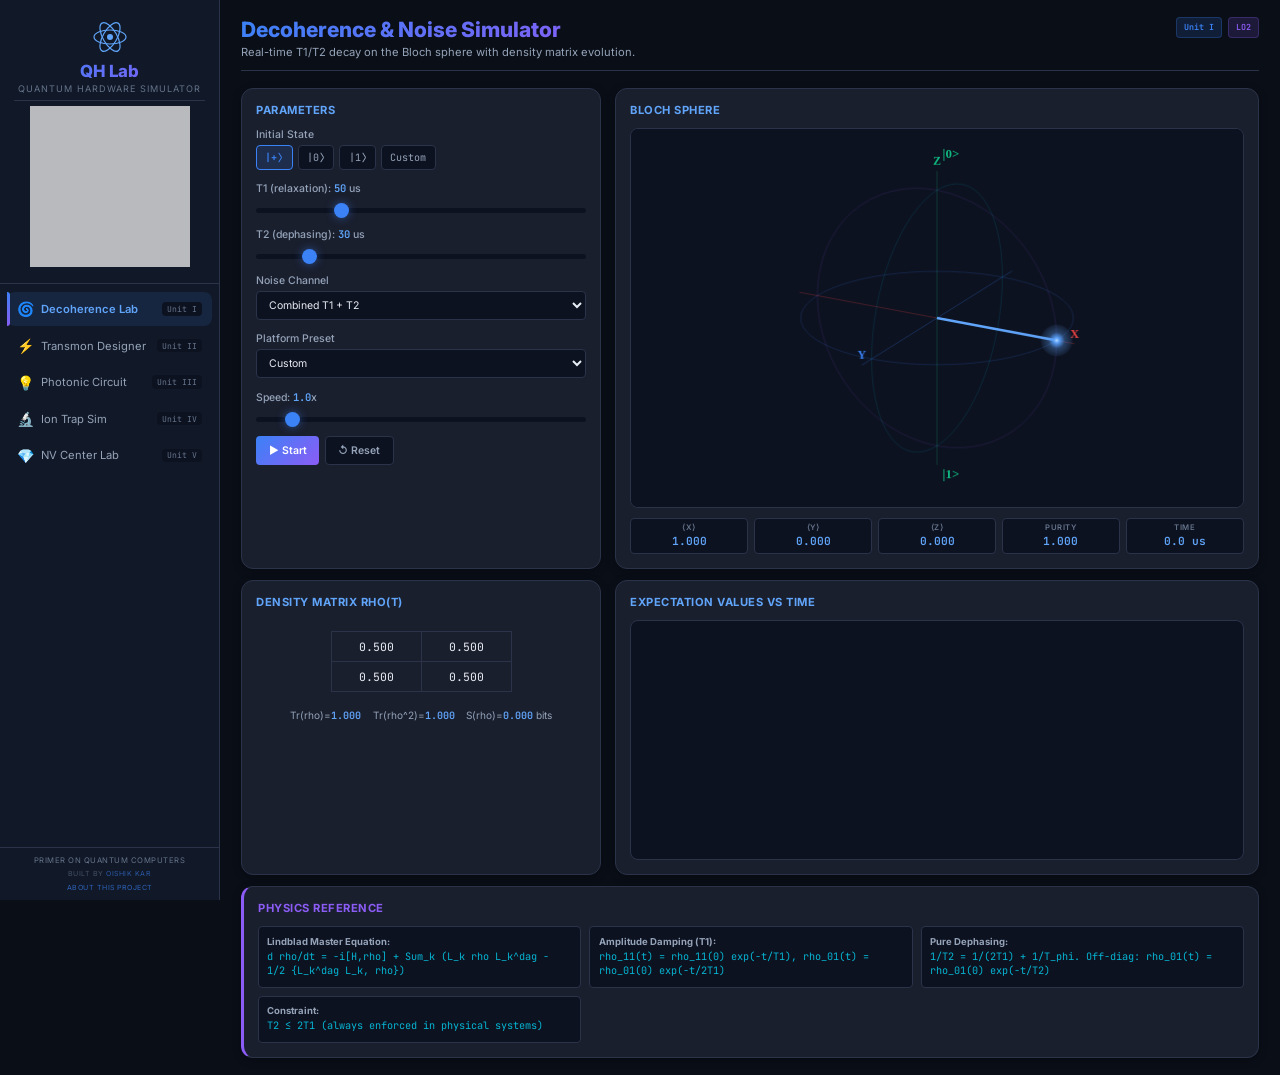
==== commit 009cedb2: "Clean SVG atom icon + official IIIT Dharwad logo" ====
--- a/quantum_lab.html
+++ b/quantum_lab.html
@@ -104,6 +104,10 @@
 .eq{font-family:var(--fm);font-size:.73rem;color:var(--ac);line-height:1.4}
 
 .slogo{width:48px;height:48px;border-radius:50%;border:2px solid rgba(59,130,246,.3);margin:0 auto .4rem;display:block;object-fit:cover;filter:drop-shadow(0 0 8px rgba(59,130,246,.3))}
+.atom-icon{width:40px;height:40px;margin:0 auto .3rem;display:block}
+.atom-icon ellipse,.atom-icon circle{fill:none;stroke:#60a5fa;stroke-width:1.2}
+.atom-icon .nucleus{fill:#60a5fa;stroke:none}
+.college-logo{width:160px;margin:0 auto .3rem;display:block;filter:brightness(0) invert(1);opacity:.7}
 .college-info{margin-top:.4rem;padding-top:.4rem;border-top:1px solid var(--brd)}
 .college-name{font-size:.58rem;color:var(--t2);line-height:1.3;font-weight:600;letter-spacing:.3px}
 .college-sub{font-size:.5rem;color:var(--t3);margin-top:.1rem;display:block}
@@ -126,13 +130,11 @@
 <body>
 <nav id="sidebar">
 <div class="shead">
-<img src="logo.png" alt="QH Lab" class="slogo" onerror="this.style.display='none';document.getElementById('fallback-logo').style.display='block'">
-<span id="fallback-logo" class="logo" style="display:none">&#9883;</span>
+<svg class="atom-icon" viewBox="0 0 40 40"><circle class="nucleus" cx="20" cy="20" r="3"/><ellipse cx="20" cy="20" rx="16" ry="7"/><ellipse cx="20" cy="20" rx="16" ry="7" transform="rotate(60 20 20)"/><ellipse cx="20" cy="20" rx="16" ry="7" transform="rotate(120 20 20)"/></svg>
 <h1>QH Lab</h1>
 <span class="sub">Quantum Hardware Simulator</span>
 <div class="college-info">
-<div class="college-name">IIIT Dharwad</div>
-<span class="college-sub">Indian Institute of Information Technology</span>
+<img src="iiitdwd.png" alt="IIIT Dharwad" class="college-logo" onerror="this.outerHTML='<div class=college-name>IIIT Dharwad</div>'">
 </div>
 </div>
 <ul class="nlist">
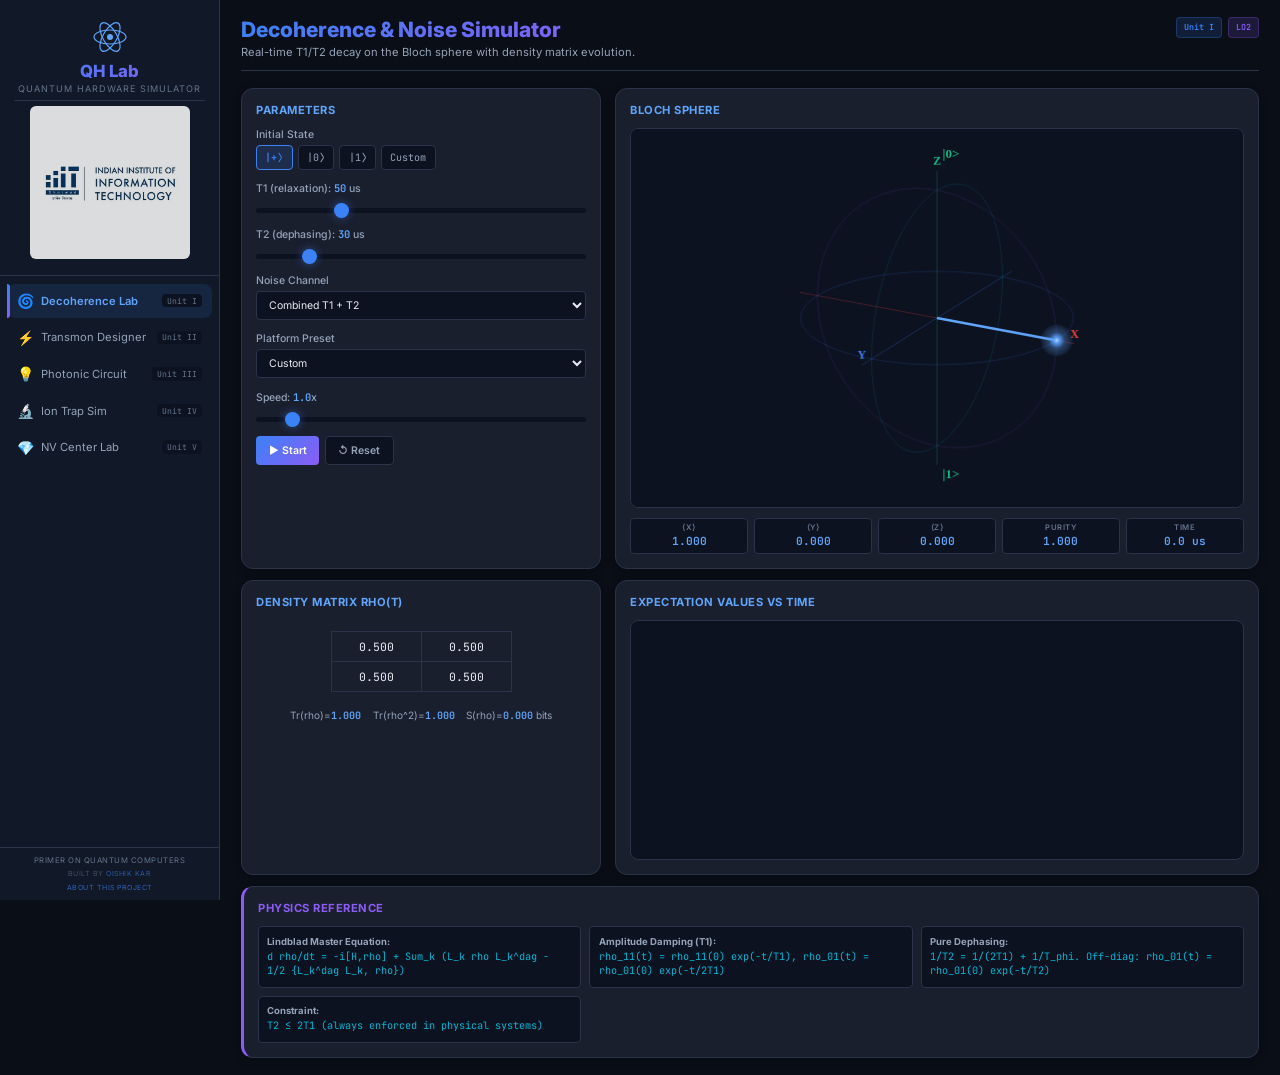
==== commit 83e2fa9d: "Fix IIIT Dharwad logo rendering - white background pill" ====
--- a/quantum_lab.html
+++ b/quantum_lab.html
@@ -107,7 +107,7 @@
 .atom-icon{width:40px;height:40px;margin:0 auto .3rem;display:block}
 .atom-icon ellipse,.atom-icon circle{fill:none;stroke:#60a5fa;stroke-width:1.2}
 .atom-icon .nucleus{fill:#60a5fa;stroke:none}
-.college-logo{width:160px;margin:0 auto .3rem;display:block;filter:brightness(0) invert(1);opacity:.7}
+.college-logo{width:160px;margin:0 auto .3rem;display:block;background:#fff;padding:6px 10px;border-radius:6px;opacity:.85}
 .college-info{margin-top:.4rem;padding-top:.4rem;border-top:1px solid var(--brd)}
 .college-name{font-size:.58rem;color:var(--t2);line-height:1.3;font-weight:600;letter-spacing:.3px}
 .college-sub{font-size:.5rem;color:var(--t3);margin-top:.1rem;display:block}
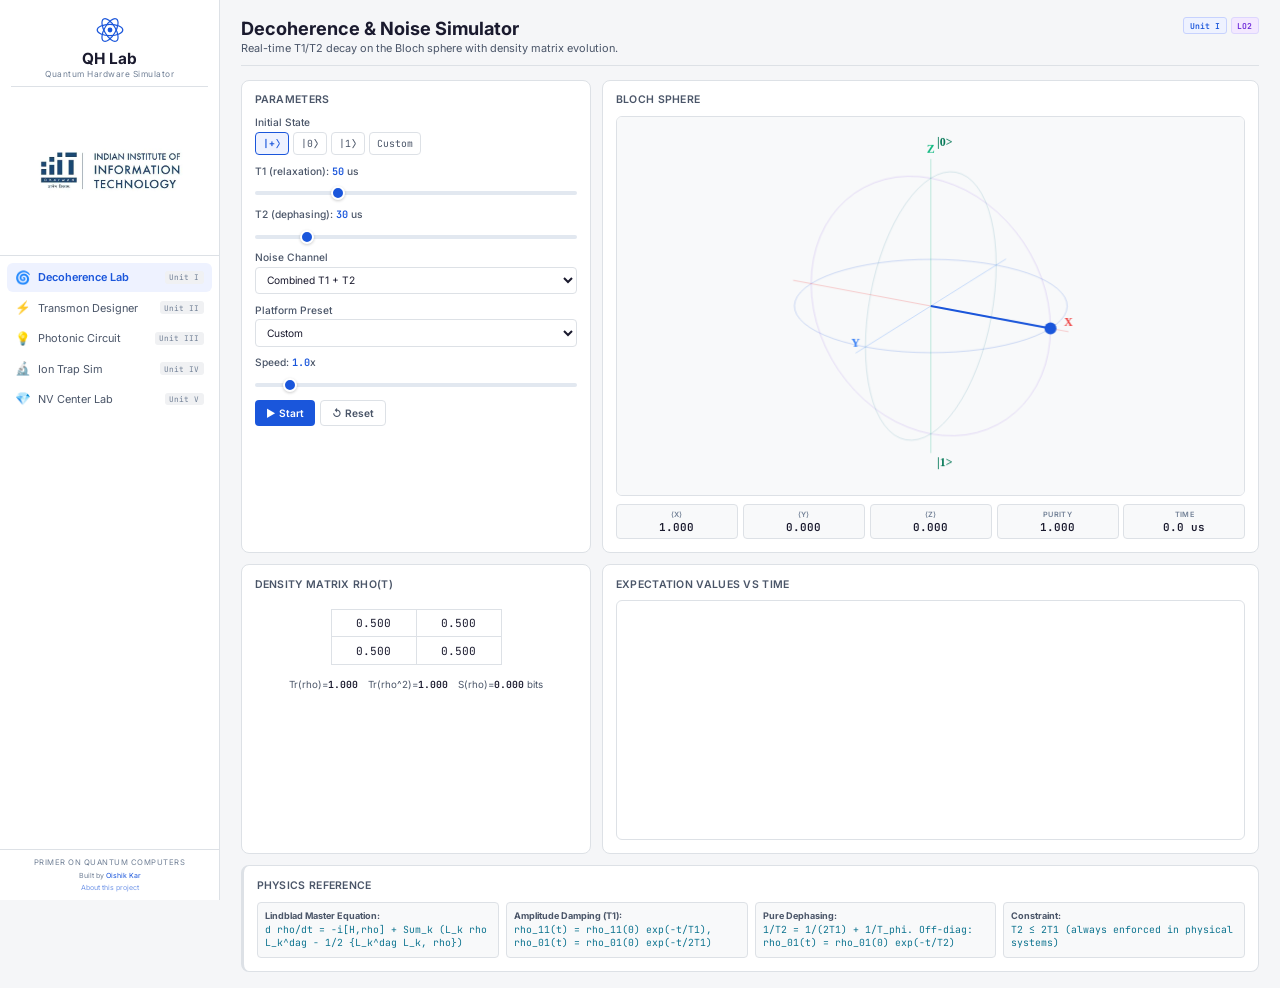
==== commit e622a09a: "Complete theme overhaul: clean light academic design, no AI aesthetic" ====
--- a/quantum_lab.html
+++ b/quantum_lab.html
@@ -14,117 +14,111 @@
 <link rel="preconnect" href="https://fonts.googleapis.com">
 <link href="https://fonts.googleapis.com/css2?family=Inter:wght@300;400;500;600;700;800;900&family=JetBrains+Mono:wght@400;500;600&display=swap" rel="stylesheet">
 <style>
-:root{--bg:#0a0e17;--bg2:#111827;--bg3:#1a1f2e;--bg4:#222840;--bgI:#0d1220;--brd:#2a3348;--t1:#e8ecf4;--t2:#94a3b8;--t3:#64748b;--ta:#60a5fa;--ab:#3b82f6;--ac:#06b6d4;--ap:#8b5cf6;--ag:#10b981;--aw:#f59e0b;--ar:#ef4444;--gp:linear-gradient(135deg,#3b82f6,#8b5cf6);--r:12px;--rs:8px;--f:'Inter',sans-serif;--fm:'JetBrains Mono',monospace}
+:root{--bg:#f5f6f8;--bg2:#fff;--bg3:#fff;--bg4:#f0f1f3;--bgI:#f8f9fa;--brd:#dde1e6;--t1:#1a1a2e;--t2:#4a5568;--t3:#718096;--ta:#1a56db;--ab:#1a56db;--ac:#0e7490;--ap:#6d28d9;--ag:#047857;--aw:#b45309;--ar:#dc2626;--r:8px;--rs:6px;--f:'Inter',sans-serif;--fm:'JetBrains Mono',monospace}
 *,*::before,*::after{box-sizing:border-box;margin:0;padding:0}
 html{font-size:14px}
-body{font-family:var(--f);background:var(--bg);color:var(--t1);display:flex;min-height:100vh;overflow-x:hidden;-webkit-font-smoothing:antialiased}
-::-webkit-scrollbar{width:6px}::-webkit-scrollbar-track{background:var(--bg2)}::-webkit-scrollbar-thumb{background:var(--brd);border-radius:3px}
+body{font-family:var(--f);background:var(--bg);color:var(--t1);display:flex;min-height:100vh;overflow-x:hidden}
+::-webkit-scrollbar{width:6px}::-webkit-scrollbar-track{background:#f1f1f1}::-webkit-scrollbar-thumb{background:#c1c1c1;border-radius:3px}
 
 #sidebar{width:220px;min-width:220px;background:var(--bg2);border-right:1px solid var(--brd);position:fixed;top:0;left:0;height:100vh;z-index:100;display:flex;flex-direction:column}
-.shead{padding:1.2rem 1rem .8rem;border-bottom:1px solid var(--brd);text-align:center}
-.shead .logo{font-size:2rem;display:block;margin-bottom:.2rem;filter:drop-shadow(0 0 12px rgba(59,130,246,.5));animation:pg 3s ease-in-out infinite}
-@keyframes pg{0%,100%{filter:drop-shadow(0 0 8px rgba(59,130,246,.4))}50%{filter:drop-shadow(0 0 20px rgba(139,92,246,.6))}}
-.shead h1{font-size:1.2rem;font-weight:800;background:var(--gp);-webkit-background-clip:text;-webkit-text-fill-color:transparent;background-clip:text}
-.shead .sub{font-size:.65rem;color:var(--t3);text-transform:uppercase;letter-spacing:1px;display:block;margin-top:.15rem}
-.nlist{list-style:none;padding:.6rem .5rem;flex:1}
-.ni{display:flex;align-items:center;gap:.5rem;padding:.6rem .7rem;border-radius:var(--rs);cursor:pointer;transition:.2s;margin-bottom:.2rem;position:relative}
-.ni::before{content:'';position:absolute;left:0;top:0;height:100%;width:3px;background:var(--gp);border-radius:0 3px 3px 0;opacity:0;transition:.2s}
+.shead{padding:1rem .8rem .7rem;border-bottom:1px solid var(--brd);text-align:center}
+.shead .logo{font-size:2rem;display:block;margin-bottom:.2rem}
+.atom-icon{width:32px;height:32px;margin:0 auto .2rem;display:block}
+.atom-icon ellipse,.atom-icon circle{fill:none;stroke:var(--ta);stroke-width:1.5}
+.atom-icon .nucleus{fill:var(--ta);stroke:none}
+.shead h1{font-size:1.1rem;font-weight:700;color:var(--t1)}
+.shead .sub{font-size:.6rem;color:var(--t3);letter-spacing:.5px;display:block;margin-top:.1rem}
+.college-info{margin-top:.5rem;padding-top:.5rem;border-top:1px solid var(--brd)}
+.college-logo{width:150px;margin:0 auto;display:block;opacity:.9}
+.college-name{font-size:.6rem;color:var(--t2);font-weight:600}
+.nlist{list-style:none;padding:.5rem;flex:1}
+.ni{display:flex;align-items:center;gap:.5rem;padding:.5rem .6rem;border-radius:var(--rs);cursor:pointer;transition:background .15s;margin-bottom:.1rem}
 .ni:hover{background:var(--bg4)}
-.ni.active{background:rgba(59,130,246,.12)}.ni.active::before{opacity:1}.ni.active .nl{color:var(--ta);font-weight:600}
-.nic{font-size:1rem;flex-shrink:0}
-.nl{font-size:.8rem;color:var(--t2);flex:1;white-space:nowrap}
-.nu{font-size:.58rem;color:var(--t3);background:var(--bgI);padding:.12rem .35rem;border-radius:4px;font-family:var(--fm)}
-.sfoot{padding:.8rem;border-top:1px solid var(--brd);font-size:.6rem;color:var(--t3);text-transform:uppercase;letter-spacing:.5px;text-align:center}
-
-#main{flex:1;margin-left:220px;padding:1.2rem 1.5rem;max-width:1100px}
-.lab{display:none}.lab.active{display:block;animation:fi .3s ease-out}
-@keyframes fi{from{opacity:0;transform:translateY(8px)}to{opacity:1;transform:translateY(0)}}
-
-.lh{display:flex;justify-content:space-between;align-items:flex-start;margin-bottom:1.2rem;padding-bottom:.8rem;border-bottom:1px solid var(--brd)}
-.lh h2{font-size:1.5rem;font-weight:800;background:var(--gp);-webkit-background-clip:text;-webkit-text-fill-color:transparent;background-clip:text}
-.lh p{color:var(--t2);font-size:.8rem;margin-top:.2rem;max-width:550px}
-.hb{display:flex;gap:.4rem}
-.badge{font-size:.6rem;font-weight:600;padding:.25rem .5rem;border-radius:4px;font-family:var(--fm)}
-.bu{background:rgba(59,130,246,.15);color:var(--ab);border:1px solid rgba(59,130,246,.25)}
-.bl{background:rgba(139,92,246,.15);color:var(--ap);border:1px solid rgba(139,92,246,.25)}
-
-.g2{display:grid;gap:1rem;grid-template-columns:360px 1fr}
-@media(max-width:900px){.g2{grid-template-columns:1fr}}
-
-.p{background:var(--bg3);border:1px solid var(--brd);border-radius:var(--r);padding:1rem;box-shadow:0 2px 8px rgba(0,0,0,.3)}
-.p h3{font-size:.8rem;font-weight:700;color:var(--ta);text-transform:uppercase;letter-spacing:.5px;margin-bottom:.8rem}
-.p h4{font-size:.7rem;font-weight:600;color:var(--t2);margin-bottom:.4rem}
-
-.cg{margin-bottom:.8rem}
-.cg label{display:block;font-size:.75rem;color:var(--t2);margin-bottom:.3rem;font-weight:500}
-.cg label span{color:var(--ta);font-family:var(--fm);font-weight:600}
-.cg small{display:block;color:var(--t3);font-size:.62rem;margin-top:.15rem}
-
-input[type=range]{-webkit-appearance:none;width:100%;height:5px;border-radius:3px;background:var(--bgI);outline:none;cursor:pointer}
-input[type=range]::-webkit-slider-thumb{-webkit-appearance:none;width:15px;height:15px;border-radius:50%;background:var(--ab);cursor:pointer;box-shadow:0 0 8px rgba(59,130,246,.5)}
-input[type=range]::-moz-range-thumb{width:15px;height:15px;border-radius:50%;background:var(--ab);border:none;cursor:pointer}
-
-select{width:100%;padding:.45rem .6rem;background:var(--bgI);border:1px solid var(--brd);border-radius:4px;color:var(--t1);font-family:var(--f);font-size:.75rem;cursor:pointer;outline:none}
-select:focus{border-color:var(--ab)}
-
-.br{display:flex;gap:.4rem;margin-top:.8rem}
-.btn{padding:.5rem .9rem;border:none;border-radius:4px;font-family:var(--f);font-weight:600;font-size:.75rem;cursor:pointer;transition:.2s;display:inline-flex;align-items:center;gap:.25rem}
-.bp{background:var(--gp);color:#fff}.bp:hover{transform:translateY(-1px);box-shadow:0 4px 15px rgba(59,130,246,.35)}
-.bs{background:var(--bgI);color:var(--t2);border:1px solid var(--brd)}.bs:hover{border-color:var(--ab);color:var(--t1)}
-.bsm{padding:.35rem .6rem;font-size:.7rem}
-
-.sp{display:flex;gap:.35rem;flex-wrap:wrap}
-.sb{padding:.35rem .6rem;border:1px solid var(--brd);border-radius:4px;background:var(--bgI);color:var(--t2);font-family:var(--fm);font-size:.72rem;cursor:pointer;transition:.2s}
-.sb:hover{border-color:var(--ab);color:var(--t1)}
-.sb.active{background:rgba(59,130,246,.15);border-color:var(--ab);color:var(--ab);font-weight:600}
-
-.rb{background:var(--bgI);border:1px solid var(--brd);border-radius:var(--rs);padding:.7rem;margin-top:.8rem}
-.rb h4{margin-bottom:.5rem;padding-bottom:.3rem;border-bottom:1px solid var(--brd)}
-.rr{display:flex;justify-content:space-between;align-items:center;padding:.25rem 0;font-size:.72rem}
-.rr span:first-child{color:var(--t2)}.rr span:last-child{color:var(--ta);font-family:var(--fm);font-weight:600}
-
-canvas{width:100%;display:block;border-radius:var(--rs);background:var(--bgI);border:1px solid var(--brd)}
-
-.bro{display:flex;gap:.4rem;margin-top:.7rem;flex-wrap:wrap}
-.ri{flex:1;min-width:60px;background:var(--bgI);border:1px solid var(--brd);border-radius:4px;padding:.35rem .4rem;text-align:center}
-.rl{display:block;font-size:.55rem;color:var(--t3);font-weight:600;text-transform:uppercase;letter-spacing:.5px}
-.rv{display:block;font-size:.8rem;font-family:var(--fm);font-weight:600;color:var(--ta);margin-top:.1rem}
-
-.dm{display:flex;justify-content:center;padding:.8rem}
-.mt{border-collapse:collapse;font-family:var(--fm);font-size:.82rem}
-.mt td{padding:.5rem .8rem;border:1px solid var(--brd);text-align:center;min-width:90px;transition:.2s}
-.mi{text-align:center;margin-top:.4rem;font-size:.72rem;color:var(--t2);display:flex;gap:.8rem;justify-content:center;flex-wrap:wrap}
-.mi span{color:var(--ta);font-family:var(--fm);font-weight:600}
-
-.tp{margin-top:.8rem;border-left:3px solid var(--ap)}
-.tp h3{color:var(--ap)}
-.tc{display:grid;grid-template-columns:repeat(auto-fit,minmax(260px,1fr));gap:.6rem}
-.eb{background:var(--bgI);border:1px solid var(--brd);border-radius:4px;padding:.6rem}
-.eb strong{display:block;font-size:.68rem;color:var(--t2);margin-bottom:.2rem}
-.eq{font-family:var(--fm);font-size:.73rem;color:var(--ac);line-height:1.4}
-
-.slogo{width:48px;height:48px;border-radius:50%;border:2px solid rgba(59,130,246,.3);margin:0 auto .4rem;display:block;object-fit:cover;filter:drop-shadow(0 0 8px rgba(59,130,246,.3))}
-.atom-icon{width:40px;height:40px;margin:0 auto .3rem;display:block}
-.atom-icon ellipse,.atom-icon circle{fill:none;stroke:#60a5fa;stroke-width:1.2}
-.atom-icon .nucleus{fill:#60a5fa;stroke:none}
-.college-logo{width:160px;margin:0 auto .3rem;display:block;background:#fff;padding:6px 10px;border-radius:6px;opacity:.85}
-.college-info{margin-top:.4rem;padding-top:.4rem;border-top:1px solid var(--brd)}
-.college-name{font-size:.58rem;color:var(--t2);line-height:1.3;font-weight:600;letter-spacing:.3px}
-.college-sub{font-size:.5rem;color:var(--t3);margin-top:.1rem;display:block}
+.ni.active{background:#eef2ff}
+.ni.active .nl{color:var(--ta);font-weight:600}
+.nic{font-size:.9rem;flex-shrink:0}
+.nl{font-size:.78rem;color:var(--t2);flex:1;white-space:nowrap}
+.nu{font-size:.55rem;color:var(--t3);background:var(--bg4);padding:.1rem .3rem;border-radius:3px;font-family:var(--fm)}
 .sfoot{padding:.6rem .5rem;border-top:1px solid var(--brd);text-align:center}
 .sfoot .course{font-size:.55rem;color:var(--t3);text-transform:uppercase;letter-spacing:.5px;display:block}
-.sfoot .credit{font-size:.5rem;color:var(--t3);margin-top:.3rem;display:block;opacity:.6}
-.sfoot .credit a{color:var(--ab);text-decoration:none}
-.about-link{display:block;margin-top:.3rem;font-size:.5rem;color:var(--ab);cursor:pointer;text-decoration:none;opacity:.7;transition:.2s}
+.sfoot .credit{font-size:.5rem;color:var(--t3);margin-top:.25rem;display:block}
+.sfoot .credit a{color:var(--ta);text-decoration:none}
+.about-link{display:block;margin-top:.2rem;font-size:.5rem;color:var(--ta);cursor:pointer;text-decoration:none;opacity:.6;transition:opacity .15s}
 .about-link:hover{opacity:1}
 
-#about-modal{display:none;position:fixed;inset:0;z-index:999;background:rgba(0,0,0,.7);backdrop-filter:blur(4px);align-items:center;justify-content:center}
+#main{flex:1;margin-left:220px;padding:1.2rem 1.5rem;max-width:1100px}
+.lab{display:none}.lab.active{display:block}
+
+.lh{display:flex;justify-content:space-between;align-items:flex-start;margin-bottom:1rem;padding-bottom:.7rem;border-bottom:1px solid var(--brd)}
+.lh h2{font-size:1.3rem;font-weight:700;color:var(--t1)}
+.lh p{color:var(--t2);font-size:.78rem;margin-top:.15rem;max-width:550px}
+.hb{display:flex;gap:.3rem}
+.badge{font-size:.58rem;font-weight:600;padding:.2rem .4rem;border-radius:3px;font-family:var(--fm)}
+.bu{background:#eef2ff;color:var(--ta);border:1px solid #c7d2fe}
+.bl{background:#f3e8ff;color:var(--ap);border:1px solid #ddd6fe}
+
+.g2{display:grid;gap:.8rem;grid-template-columns:350px 1fr}
+@media(max-width:900px){.g2{grid-template-columns:1fr}}
+
+.p{background:var(--bg3);border:1px solid var(--brd);border-radius:var(--r);padding:.9rem}
+.p h3{font-size:.75rem;font-weight:600;color:var(--t2);text-transform:uppercase;letter-spacing:.3px;margin-bottom:.7rem}
+.p h4{font-size:.68rem;font-weight:600;color:var(--t2);margin-bottom:.4rem}
+
+.cg{margin-bottom:.7rem}
+.cg label{display:block;font-size:.73rem;color:var(--t2);margin-bottom:.25rem;font-weight:500}
+.cg label span{color:var(--ta);font-family:var(--fm);font-weight:600}
+.cg small{display:block;color:var(--t3);font-size:.6rem;margin-top:.1rem}
+
+input[type=range]{-webkit-appearance:none;width:100%;height:4px;border-radius:2px;background:#e2e8f0;outline:none;cursor:pointer}
+input[type=range]::-webkit-slider-thumb{-webkit-appearance:none;width:14px;height:14px;border-radius:50%;background:var(--ab);cursor:pointer;border:2px solid #fff;box-shadow:0 1px 3px rgba(0,0,0,.2)}
+input[type=range]::-moz-range-thumb{width:14px;height:14px;border-radius:50%;background:var(--ab);border:2px solid #fff;cursor:pointer}
+
+select{width:100%;padding:.4rem .5rem;background:#fff;border:1px solid var(--brd);border-radius:4px;color:var(--t1);font-family:var(--f);font-size:.73rem;cursor:pointer;outline:none}
+select:focus{border-color:var(--ab)}
+
+.br{display:flex;gap:.35rem;margin-top:.7rem}
+.btn{padding:.45rem .8rem;border:none;border-radius:4px;font-family:var(--f);font-weight:600;font-size:.73rem;cursor:pointer;transition:background .15s;display:inline-flex;align-items:center;gap:.2rem}
+.bp{background:var(--ab);color:#fff}.bp:hover{background:#1e40af}
+.bs{background:#fff;color:var(--t2);border:1px solid var(--brd)}.bs:hover{border-color:var(--ab);color:var(--t1)}
+.bsm{padding:.3rem .55rem;font-size:.68rem}
+
+.sp{display:flex;gap:.3rem;flex-wrap:wrap}
+.sb{padding:.3rem .5rem;border:1px solid var(--brd);border-radius:4px;background:#fff;color:var(--t2);font-family:var(--fm);font-size:.7rem;cursor:pointer;transition:border-color .15s}
+.sb:hover{border-color:var(--ab)}
+.sb.active{background:#eef2ff;border-color:var(--ab);color:var(--ab);font-weight:600}
+
+.rb{background:var(--bgI);border:1px solid var(--brd);border-radius:var(--rs);padding:.6rem;margin-top:.7rem}
+.rb h4{margin-bottom:.4rem;padding-bottom:.25rem;border-bottom:1px solid var(--brd)}
+.rr{display:flex;justify-content:space-between;align-items:center;padding:.2rem 0;font-size:.7rem}
+.rr span:first-child{color:var(--t2)}.rr span:last-child{color:var(--t1);font-family:var(--fm);font-weight:600}
+
+canvas{width:100%;display:block;border-radius:var(--rs);background:#fff;border:1px solid var(--brd)}
+
+.bro{display:flex;gap:.35rem;margin-top:.6rem;flex-wrap:wrap}
+.ri{flex:1;min-width:55px;background:var(--bgI);border:1px solid var(--brd);border-radius:4px;padding:.3rem .35rem;text-align:center}
+.rl{display:block;font-size:.52rem;color:var(--t3);font-weight:600;text-transform:uppercase;letter-spacing:.3px}
+.rv{display:block;font-size:.78rem;font-family:var(--fm);font-weight:600;color:var(--t1);margin-top:.1rem}
+
+.dm{display:flex;justify-content:center;padding:.6rem}
+.mt{border-collapse:collapse;font-family:var(--fm);font-size:.8rem}
+.mt td{padding:.45rem .7rem;border:1px solid var(--brd);text-align:center;min-width:85px}
+.mi{text-align:center;margin-top:.35rem;font-size:.7rem;color:var(--t2);display:flex;gap:.7rem;justify-content:center;flex-wrap:wrap}
+.mi span{color:var(--t1);font-family:var(--fm);font-weight:600}
+
+.tp{margin-top:.8rem;border-left:3px solid var(--brd)}
+.tp h3{color:var(--t2)}
+.tc{display:grid;grid-template-columns:repeat(auto-fit,minmax(240px,1fr));gap:.5rem}
+.eb{background:var(--bgI);border:1px solid var(--brd);border-radius:4px;padding:.5rem}
+.eb strong{display:block;font-size:.65rem;color:var(--t2);margin-bottom:.15rem}
+.eq{font-family:var(--fm);font-size:.7rem;color:var(--ac);line-height:1.4}
+
+#about-modal{display:none;position:fixed;inset:0;z-index:999;background:rgba(0,0,0,.4);align-items:center;justify-content:center}
 #about-modal.show{display:flex}
-.about-box{background:var(--bg3);border:1px solid var(--brd);border-radius:var(--r);padding:1.5rem;max-width:480px;width:90%;max-height:80vh;overflow-y:auto;position:relative}
-.about-box h2{font-size:1.1rem;margin-bottom:.8rem;background:var(--gp);-webkit-background-clip:text;-webkit-text-fill-color:transparent;background-clip:text}
-.about-box p{font-size:.75rem;color:var(--t2);line-height:1.6;margin-bottom:.6rem}
-.about-box .close-btn{position:absolute;top:.8rem;right:.8rem;background:none;border:none;color:var(--t3);font-size:1.2rem;cursor:pointer}
-.about-box .tech-badge{display:inline-block;font-size:.6rem;padding:.15rem .4rem;background:var(--bgI);border:1px solid var(--brd);border-radius:3px;color:var(--ac);font-family:var(--fm);margin:.1rem}
+.about-box{background:#fff;border:1px solid var(--brd);border-radius:var(--r);padding:1.5rem;max-width:460px;width:90%;max-height:80vh;overflow-y:auto;position:relative}
+.about-box h2{font-size:1rem;font-weight:700;margin-bottom:.7rem;color:var(--t1)}
+.about-box p{font-size:.73rem;color:var(--t2);line-height:1.6;margin-bottom:.5rem}
+.about-box .close-btn{position:absolute;top:.7rem;right:.7rem;background:none;border:none;color:var(--t3);font-size:1.1rem;cursor:pointer}
+.about-box .tech-badge{display:inline-block;font-size:.58rem;padding:.12rem .35rem;background:var(--bgI);border:1px solid var(--brd);border-radius:3px;color:var(--ac);font-family:var(--fm);margin:.08rem}
 </style>
 </head>
 <body>
@@ -353,29 +347,29 @@
 
 // === PLOT UTIL ===
 function gcs(c){var r=c.getBoundingClientRect();return{w:r.width||c.offsetWidth||500,h:r.height||c.offsetHeight||300}}
-var COLS=['#3b82f6','#10b981','#f59e0b','#ef4444','#8b5cf6','#ec4899','#06b6d4','#84cc16'];
+var COLS=['#1a56db','#047857','#b45309','#dc2626','#6d28d9','#be185d','#0e7490','#4d7c0f'];
 
 function drawPlot(c,cfg){
     var s=gcs(c),w=s.w,h=s.h,dp=window.devicePixelRatio||1;
     c.width=w*dp;c.height=h*dp;
     var x=c.getContext('2d');x.scale(dp,dp);
     var P={t:28,r:18,b:36,l:50},pW=w-P.l-P.r,pH=h-P.t-P.b;
-    x.fillStyle='#0d1220';x.fillRect(0,0,w,h);
+    x.fillStyle='#fff';x.fillRect(0,0,w,h);
     var xR=cfg.xMax-cfg.xMin||1,yR=cfg.yMax-cfg.yMin||1;
     function tx(v){return P.l+(v-cfg.xMin)/xR*pW}
     function ty(v){return P.t+pH-(v-cfg.yMin)/yR*pH}
     // grid
-    x.strokeStyle='#1e2a3a';x.lineWidth=.5;
+    x.strokeStyle='#e8ecf0';x.lineWidth=.5;
     for(var i=0;i<=5;i++){var gx=P.l+i/5*pW;x.beginPath();x.moveTo(gx,P.t);x.lineTo(gx,P.t+pH);x.stroke();var gy=P.t+i/5*pH;x.beginPath();x.moveTo(P.l,gy);x.lineTo(P.l+pW,gy);x.stroke()}
     // axes
-    x.strokeStyle='#2a3a50';x.lineWidth=1;x.beginPath();x.moveTo(P.l,P.t);x.lineTo(P.l,P.t+pH);x.lineTo(P.l+pW,P.t+pH);x.stroke();
+    x.strokeStyle='#ccd0d5';x.lineWidth=1;x.beginPath();x.moveTo(P.l,P.t);x.lineTo(P.l,P.t+pH);x.lineTo(P.l+pW,P.t+pH);x.stroke();
     // labels
-    x.fillStyle='#64748b';x.font='10px Inter';x.textAlign='center';
+    x.fillStyle='#718096';x.font='10px Inter';x.textAlign='center';
     for(var i=0;i<=5;i++){var v=cfg.xMin+i/5*xR;x.fillText(v.toPrecision(3),P.l+i/5*pW,P.t+pH+15)}
     x.textAlign='right';for(var i=0;i<=5;i++){var v=cfg.yMin+(1-i/5)*yR;x.fillText(v.toPrecision(3),P.l-6,P.t+i/5*pH+4)}
-    if(cfg.xL){x.fillStyle='#94a3b8';x.font='11px Inter';x.textAlign='center';x.fillText(cfg.xL,P.l+pW/2,h-4)}
-    if(cfg.yL){x.save();x.translate(10,P.t+pH/2);x.rotate(-Math.PI/2);x.fillStyle='#94a3b8';x.font='11px Inter';x.textAlign='center';x.fillText(cfg.yL,0,0);x.restore()}
-    if(cfg.title){x.fillStyle='#e8ecf4';x.font='bold 12px Inter';x.textAlign='center';x.fillText(cfg.title,P.l+pW/2,14)}
+    if(cfg.xL){x.fillStyle='#4a5568';x.font='11px Inter';x.textAlign='center';x.fillText(cfg.xL,P.l+pW/2,h-4)}
+    if(cfg.yL){x.save();x.translate(10,P.t+pH/2);x.rotate(-Math.PI/2);x.fillStyle='#4a5568';x.font='11px Inter';x.textAlign='center';x.fillText(cfg.yL,0,0);x.restore()}
+    if(cfg.title){x.fillStyle='#1a1a2e';x.font='bold 12px Inter';x.textAlign='center';x.fillText(cfg.title,P.l+pW/2,14)}
     // data
     cfg.ds.forEach(function(d,di){
         x.strokeStyle=d.c||COLS[di%8];x.lineWidth=d.dash?1.5:2;
@@ -388,7 +382,7 @@
     });
     // legend
     var lx=P.l+8,ly=P.t+8;x.font='10px Inter';
-    cfg.ds.forEach(function(d,di){if(!d.l)return;x.fillStyle=d.c||COLS[di%8];x.fillRect(lx,ly-3,12,3);x.fillStyle='#94a3b8';x.textAlign='left';x.fillText(d.l,lx+16,ly+1);ly+=13});
+    cfg.ds.forEach(function(d,di){if(!d.l)return;x.fillStyle=d.c||COLS[di%8];x.fillRect(lx,ly-3,12,3);x.fillStyle='#4a5568';x.textAlign='left';x.fillText(d.l,lx+16,ly+1);ly+=13});
 }
 
 // === EIGENVALUE SOLVER (Jacobi) ===
@@ -446,14 +440,14 @@
     var cv=document.getElementById('cBloch'),s=gcs(cv),w=s.w,h=s.h,dp=window.devicePixelRatio||1;
     cv.width=w*dp;cv.height=h*dp;var x=cv.getContext('2d');x.scale(dp,dp);
     var cx=w/2,cy=h/2,R=Math.min(w,h)*.36;
-    x.fillStyle='#0d1220';x.fillRect(0,0,w,h);
+    x.fillStyle='#f8f9fa';x.fillRect(0,0,w,h);
     var tX=.35,tY=-.5;
     function pr(a,b,c){var x1=a*Math.cos(tY)+c*Math.sin(tY),z1=-a*Math.sin(tY)+c*Math.cos(tY),y1=b*Math.cos(tX)-z1*Math.sin(tX);return{x:cx+x1*R,y:cy-y1*R}}
     // circles
     function drawCircle(fx,fy,fz,col){x.strokeStyle=col;x.lineWidth=1;x.beginPath();for(var i=0;i<=64;i++){var a=i/64*Math.PI*2,p=pr(fx(a),fy(a),fz(a));if(i===0)x.moveTo(p.x,p.y);else x.lineTo(p.x,p.y)}x.stroke()}
-    drawCircle(Math.cos,function(){return 0},Math.sin,'rgba(59,130,246,.18)');
-    drawCircle(Math.cos,Math.sin,function(){return 0},'rgba(139,92,246,.14)');
-    drawCircle(function(){return 0},Math.cos,Math.sin,'rgba(6,182,212,.14)');
+    drawCircle(Math.cos,function(){return 0},Math.sin,'rgba(26,86,219,.2)');
+    drawCircle(Math.cos,Math.sin,function(){return 0},'rgba(109,40,217,.15)');
+    drawCircle(function(){return 0},Math.cos,Math.sin,'rgba(14,116,144,.15)');
     // axes
     var axes=[{d:[1,0,0],l:'X',c:'#ef4444'},{d:[0,1,0],l:'Z',c:'#10b981'},{d:[0,0,1],l:'Y',c:'#3b82f6'}];
     axes.forEach(function(ax){
@@ -462,17 +456,15 @@
         x.fillStyle=ax.c;x.font='bold 12px Inter';x.textAlign='center';x.fillText(ax.l,pp.x,pp.y-6);
     });
     var p0=pr(0,1.25,0),p1=pr(0,-1.25,0);
-    x.fillStyle='#10b981';x.font='bold 13px JetBrains Mono';x.fillText('|0>',p0.x+14,p0.y);x.fillText('|1>',p1.x+14,p1.y);
+    x.fillStyle='#047857';x.font='bold 12px JetBrains Mono';x.fillText('|0>',p0.x+14,p0.y);x.fillText('|1>',p1.x+14,p1.y);
     // trail
     if(C.hist.rx.length>1){var ln=C.hist.rx.length;x.strokeStyle='rgba(139,92,246,.4)';x.lineWidth=1.5;x.beginPath();
         for(var i=Math.max(0,ln-400);i<ln;i++){var p=pr(C.hist.rx[i],C.hist.rz[i],C.hist.ry[i]);if(i===Math.max(0,ln-400))x.moveTo(p.x,p.y);else x.lineTo(p.x,p.y)}x.stroke()}
     // vector
     var pS=pr(C.rx,C.rz,C.ry),pO=pr(0,0,0);
-    x.strokeStyle='#60a5fa';x.lineWidth=2.5;x.beginPath();x.moveTo(pO.x,pO.y);x.lineTo(pS.x,pS.y);x.stroke();
-    var pu=C.rx*C.rx+C.ry*C.ry+C.rz*C.rz,ps=5+3*pu;
-    x.beginPath();x.arc(pS.x,pS.y,ps,0,Math.PI*2);
-    var g=x.createRadialGradient(pS.x,pS.y,0,pS.x,pS.y,ps);g.addColorStop(0,'#fff');g.addColorStop(.3,'#60a5fa');g.addColorStop(1,'rgba(59,130,246,0)');x.fillStyle=g;x.fill();
-    x.beginPath();x.arc(pS.x,pS.y,ps+8,0,Math.PI*2);var g2=x.createRadialGradient(pS.x,pS.y,ps-2,pS.x,pS.y,ps+10);g2.addColorStop(0,'rgba(96,165,250,.4)');g2.addColorStop(1,'rgba(96,165,250,0)');x.fillStyle=g2;x.fill();
+    x.strokeStyle='#1a56db';x.lineWidth=2;x.beginPath();x.moveTo(pO.x,pO.y);x.lineTo(pS.x,pS.y);x.stroke();
+    var pu=C.rx*C.rx+C.ry*C.ry+C.rz*C.rz,ps=4+2*pu;
+    x.beginPath();x.arc(pS.x,pS.y,ps,0,Math.PI*2);x.fillStyle='#1a56db';x.fill();
 }
 function updCohDisp(){
     var rx=C.rx,ry=C.ry,rz=C.rz;
@@ -522,16 +514,16 @@
     // draw spectrum
     var cv=document.getElementById('cSpec'),s=gcs(cv),w=s.w,h=s.h,dp=window.devicePixelRatio||1;
     cv.width=w*dp;cv.height=h*dp;var x=cv.getContext('2d');x.scale(dp,dp);
-    x.fillStyle='#0d1220';x.fillRect(0,0,w,h);
+    x.fillStyle='#fff';x.fillRect(0,0,w,h);
     var pad={t:35,r:35,b:35,l:55},pH=h-pad.t-pad.b,pW=w-pad.l-pad.r,mE=en[en.length-1]*1.1||1;
     en.forEach(function(E,i){
         var y=pad.t+pH-(E/mE)*pH,x1=pad.l+pW*.15,x2=pad.l+pW*.8;
-        x.strokeStyle=COLS[i%8];x.lineWidth=3;x.shadowColor=COLS[i%8];x.shadowBlur=8;x.beginPath();x.moveTo(x1,y);x.lineTo(x2,y);x.stroke();x.shadowBlur=0;
+        x.strokeStyle=COLS[i%8];x.lineWidth=3;x.shadowColor=COLS[i%8];x.shadowBlur=0;x.beginPath();x.moveTo(x1,y);x.lineTo(x2,y);x.stroke();x.shadowBlur=0;
         x.fillStyle=COLS[i%8];x.font='bold 11px JetBrains Mono';x.textAlign='left';x.fillText('|'+i+'> '+E.toFixed(3)+' GHz',x2+8,y+4);
         if(i>0){var yP=pad.t+pH-(en[i-1]/mE)*pH,aX=pad.l+pW*.08;x.strokeStyle='rgba(255,255,255,.2)';x.lineWidth=1;x.setLineDash([4,4]);x.beginPath();x.moveTo(aX,yP);x.lineTo(aX,y);x.stroke();x.setLineDash([]);
-        x.fillStyle='#94a3b8';x.font='9px JetBrains Mono';x.textAlign='right';x.fillText('w'+(i-1)+i+'='+(E-en[i-1]).toFixed(3),aX-4,(y+yP)/2+3)}
+        x.fillStyle='#718096';x.font='9px JetBrains Mono';x.textAlign='right';x.fillText('w'+(i-1)+i+'='+(E-en[i-1]).toFixed(3),aX-4,(y+yP)/2+3)}
     });
-    x.fillStyle='#e8ecf4';x.font='bold 13px Inter';x.textAlign='center';x.fillText('Transmon Spectrum - EJ/EC='+ratio,w/2,18);
+    x.fillStyle='#1a1a2e';x.font='bold 13px Inter';x.textAlign='center';x.fillText('Transmon Spectrum - EJ/EC='+ratio,w/2,18);
 }
 function sweepEjEc(){
     var ec=parseFloat(document.getElementById('trE').value),ng=parseFloat(document.getElementById('trN').value),nm=parseInt(document.getElementById('trB').value),nl=parseInt(document.getElementById('trL').value);
@@ -559,14 +551,14 @@
     document.getElementById('pVis').textContent=((1-xi)*2*R*T/(R*R+T*T)).toFixed(4);
     // BS diagram
     var cv=document.getElementById('cBS'),s=gcs(cv),w=s.w,h=s.h,dp=window.devicePixelRatio||1;cv.width=w*dp;cv.height=h*dp;var x=cv.getContext('2d');x.scale(dp,dp);
-    x.fillStyle='#0d1220';x.fillRect(0,0,w,h);var cx=w/2,cy=h/2;
-    x.save();x.translate(cx,cy);x.rotate(Math.PI/4);x.fillStyle='rgba(59,130,246,.15)';x.strokeStyle='#3b82f6';x.lineWidth=2;x.fillRect(-22,-22,44,44);x.strokeRect(-22,-22,44,44);x.restore();
-    x.fillStyle='#60a5fa';x.font='bold 10px JetBrains Mono';x.textAlign='center';x.fillText('BS',cx,cy+4);x.fillText('R='+R.toFixed(2),cx,cy+48);
-    x.strokeStyle='#f59e0b';x.lineWidth=2;x.beginPath();x.moveTo(25,cy-40);x.lineTo(cx-25,cy);x.stroke();x.beginPath();x.moveTo(25,cy+40);x.lineTo(cx-25,cy);x.stroke();
-    x.strokeStyle='#10b981';x.beginPath();x.moveTo(cx+25,cy);x.lineTo(w-25,cy-40);x.stroke();x.beginPath();x.moveTo(cx+25,cy);x.lineTo(w-25,cy+40);x.stroke();
-    x.fillStyle='#f59e0b';x.font='10px JetBrains Mono';x.textAlign='left';x.fillText('|1>',5,cy-43);x.fillText('|1>',5,cy+47);
-    x.fillStyle='#10b981';x.textAlign='right';x.fillText('P='+(p20/tot).toFixed(3),w-5,cy-43);x.fillText('P='+(p02/tot).toFixed(3),w-5,cy+47);
-    x.fillStyle=p11/tot<.01?'#10b981':'#ef4444';x.font='bold 11px Inter';x.textAlign='center';x.fillText('Coincidence P(1,1) = '+(p11/tot).toFixed(4),cx,h-8);
+    x.fillStyle='#fff';x.fillRect(0,0,w,h);var cx=w/2,cy=h/2;
+    x.save();x.translate(cx,cy);x.rotate(Math.PI/4);x.fillStyle='rgba(26,86,219,.08)';x.strokeStyle='#1a56db';x.lineWidth=2;x.fillRect(-22,-22,44,44);x.strokeRect(-22,-22,44,44);x.restore();
+    x.fillStyle='#1a56db';x.font='bold 10px JetBrains Mono';x.textAlign='center';x.fillText('BS',cx,cy+4);x.fillText('R='+R.toFixed(2),cx,cy+48);
+    x.strokeStyle='#b45309';x.lineWidth=2;x.beginPath();x.moveTo(25,cy-40);x.lineTo(cx-25,cy);x.stroke();x.beginPath();x.moveTo(25,cy+40);x.lineTo(cx-25,cy);x.stroke();
+    x.strokeStyle='#047857';x.beginPath();x.moveTo(cx+25,cy);x.lineTo(w-25,cy-40);x.stroke();x.beginPath();x.moveTo(cx+25,cy);x.lineTo(w-25,cy+40);x.stroke();
+    x.fillStyle='#b45309';x.font='10px JetBrains Mono';x.textAlign='left';x.fillText('|1>',5,cy-43);x.fillText('|1>',5,cy+47);
+    x.fillStyle='#047857';x.textAlign='right';x.fillText('P='+(p20/tot).toFixed(3),w-5,cy-43);x.fillText('P='+(p02/tot).toFixed(3),w-5,cy+47);
+    x.fillStyle=p11/tot<.01?'#047857':'#dc2626';x.font='bold 11px Inter';x.textAlign='center';x.fillText('Coincidence P(1,1) = '+(p11/tot).toFixed(4),cx,h-8);
 }
 function sweepHOM(){
     var R=parseFloat(document.getElementById('pRR').value),T=1-R,xi=parseFloat(document.getElementById('pDR').value),tc=100;
@@ -593,7 +585,7 @@
     else{document.getElementById('iSec').textContent='N/A';document.getElementById('iDep').textContent='N/A'}
     // stability diagram
     var cv=document.getElementById('cStab'),s=gcs(cv),w=s.w,h=s.h,dp=window.devicePixelRatio||1;cv.width=w*dp;cv.height=h*dp;var x=cv.getContext('2d');x.scale(dp,dp);
-    x.fillStyle='#0d1220';x.fillRect(0,0,w,h);
+    x.fillStyle='#fff';x.fillRect(0,0,w,h);
     var P={t:30,r:18,b:36,l:45},pW=w-P.l-P.r,pH=h-P.t-P.b,qM=1,aMin=-.5,aMax=.5;
     function tx(qv){return P.l+qv/qM*pW}function ty(av){return P.t+pH-(av-aMin)/(aMax-aMin)*pH}
     // pixel stability
@@ -601,21 +593,21 @@
     for(var px=0;px<pW*dp;px++)for(var py=0;py<pH*dp;py++){
         var qv=px/(pW*dp)*qM,av=aMax-py/(pH*dp)*(aMax-aMin),b2v=av+qv*qv/2,st=b2v>0&&qv<.908;
         var idx=(py*Math.ceil(pW*dp)+px)*4;
-        if(st){var bv=Math.sqrt(b2v);id.data[idx]=20+bv*40;id.data[idx+1]=40+bv*100;id.data[idx+2]=80+bv*150;id.data[idx+3]=100}
-        else{id.data[idx]=13;id.data[idx+1]=18;id.data[idx+2]=32;id.data[idx+3]=255}}
+        if(st){var bv=Math.sqrt(b2v);id.data[idx]=200+bv*40;id.data[idx+1]=210+bv*30;id.data[idx+2]=230+bv*20;id.data[idx+3]=80}
+        else{id.data[idx]=245;id.data[idx+1]=246;id.data[idx+2]=248;id.data[idx+3]=255}}
     x.putImageData(id,P.l*dp,P.t*dp);
     // axes
-    x.strokeStyle='#2a3a50';x.lineWidth=1;x.beginPath();x.moveTo(P.l,P.t);x.lineTo(P.l,P.t+pH);x.lineTo(P.l+pW,P.t+pH);x.stroke();
+    x.strokeStyle='#ccd0d5';x.lineWidth=1;x.beginPath();x.moveTo(P.l,P.t);x.lineTo(P.l,P.t+pH);x.lineTo(P.l+pW,P.t+pH);x.stroke();
     x.fillStyle='#64748b';x.font='10px Inter';x.textAlign='center';
     for(var i=0;i<=5;i++)x.fillText((i*.2).toFixed(1),P.l+i/5*pW,P.t+pH+14);
     x.textAlign='right';for(var i=0;i<=5;i++){var v=aMin+(1-i/5)*(aMax-aMin);x.fillText(v.toFixed(1),P.l-5,P.t+i/5*pH+4)}
-    x.fillStyle='#94a3b8';x.font='11px Inter';x.textAlign='center';x.fillText('q',P.l+pW/2,h-4);
-    x.fillStyle='#e8ecf4';x.font='bold 12px Inter';x.fillText('Stability Diagram',P.l+pW/2,16);
+    x.fillStyle='#4a5568';x.font='11px Inter';x.textAlign='center';x.fillText('q',P.l+pW/2,h-4);
+    x.fillStyle='#1a1a2e';x.font='bold 12px Inter';x.fillText('Stability Diagram',P.l+pW/2,16);
     // current point
     var cpx=tx(q),cpy=ty(a);x.beginPath();x.arc(cpx,cpy,7,0,Math.PI*2);
     var cg=x.createRadialGradient(cpx,cpy,0,cpx,cpy,7);cg.addColorStop(0,'#fff');cg.addColorStop(.4,'#f59e0b');cg.addColorStop(1,'rgba(245,158,11,0)');x.fillStyle=cg;x.fill();
     x.strokeStyle='#f59e0b';x.lineWidth=2;x.beginPath();x.arc(cpx,cpy,5,0,Math.PI*2);x.stroke();
-    x.fillStyle='rgba(59,130,246,.5)';x.font='bold 14px Inter';x.fillText('STABLE',tx(.3),ty(.05));
+    x.fillStyle='rgba(26,86,219,.4)';x.font='bold 14px Inter';x.fillText('STABLE',tx(.3),ty(.05));
 }
 function compRabi(){
     var Or=parseFloat(document.getElementById('irR').value),de=parseFloat(document.getElementById('idR').value),ga=parseFloat(document.getElementById('igR').value);
